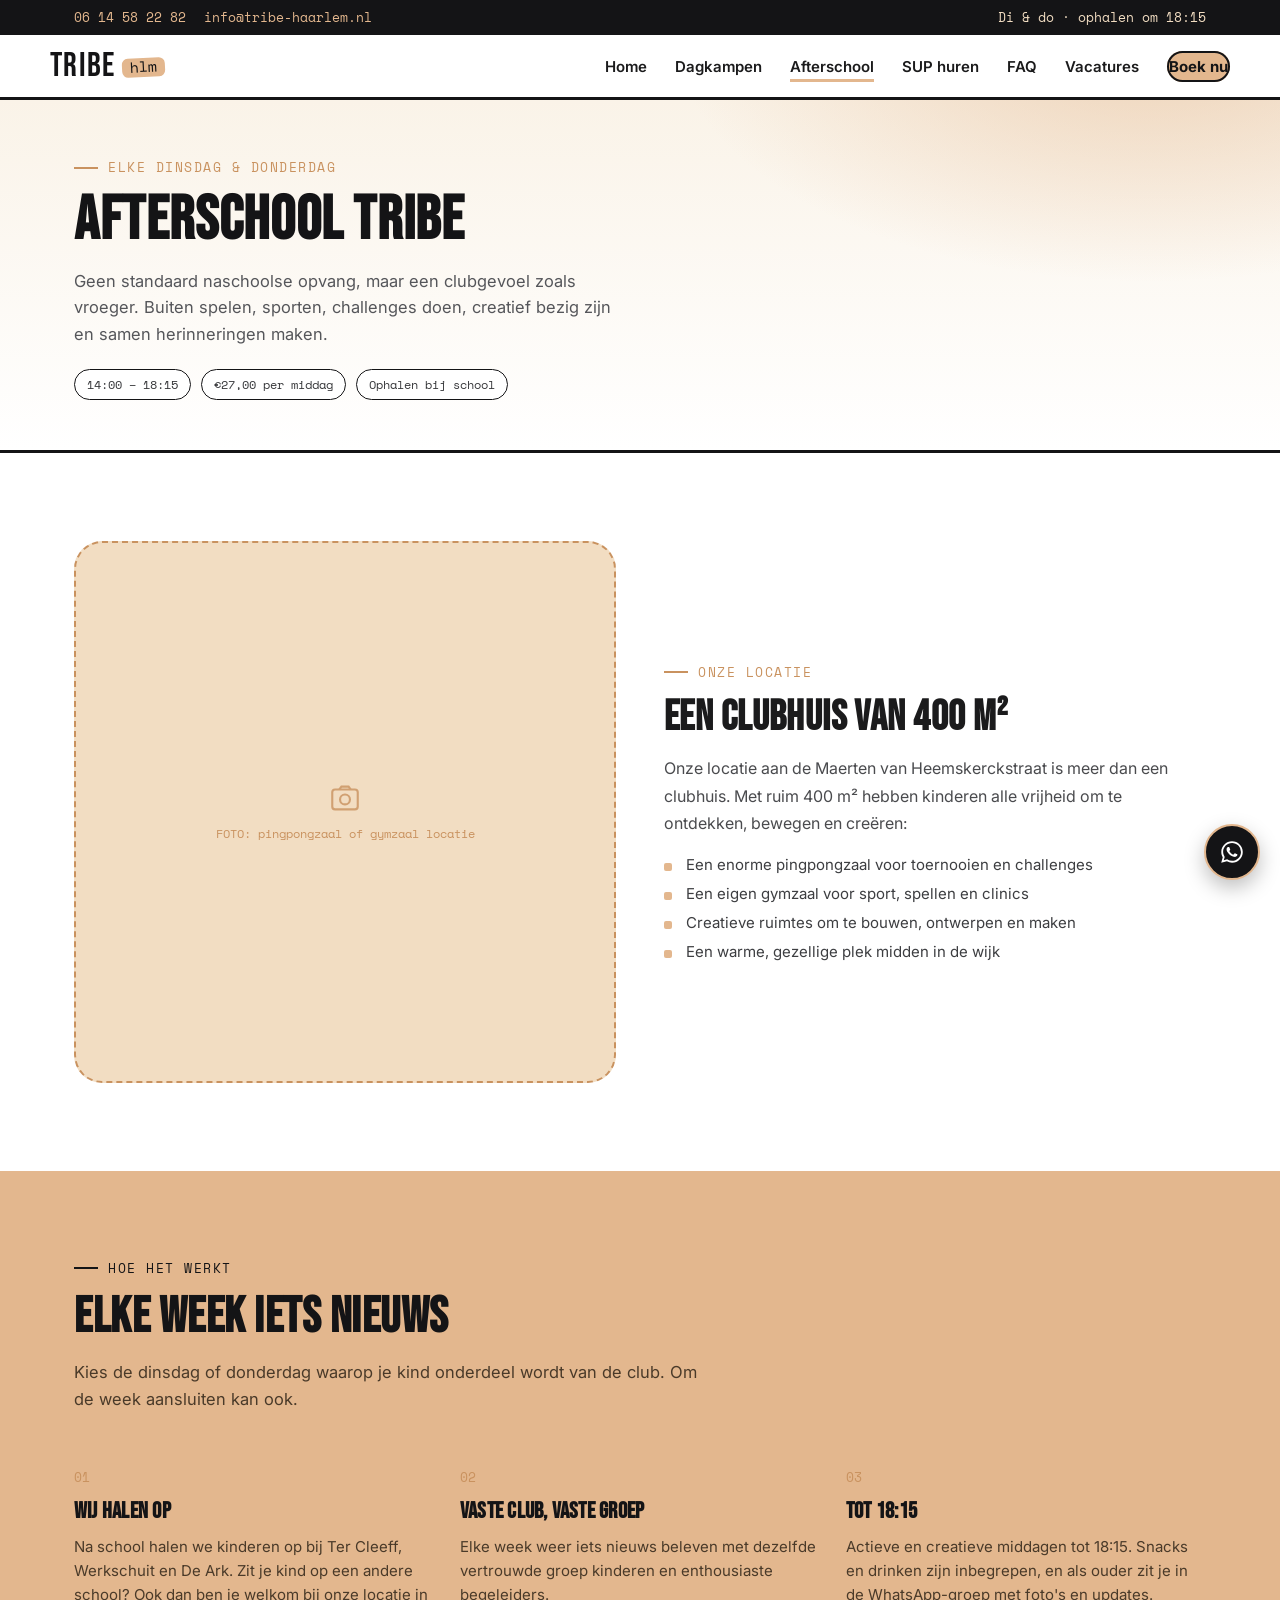
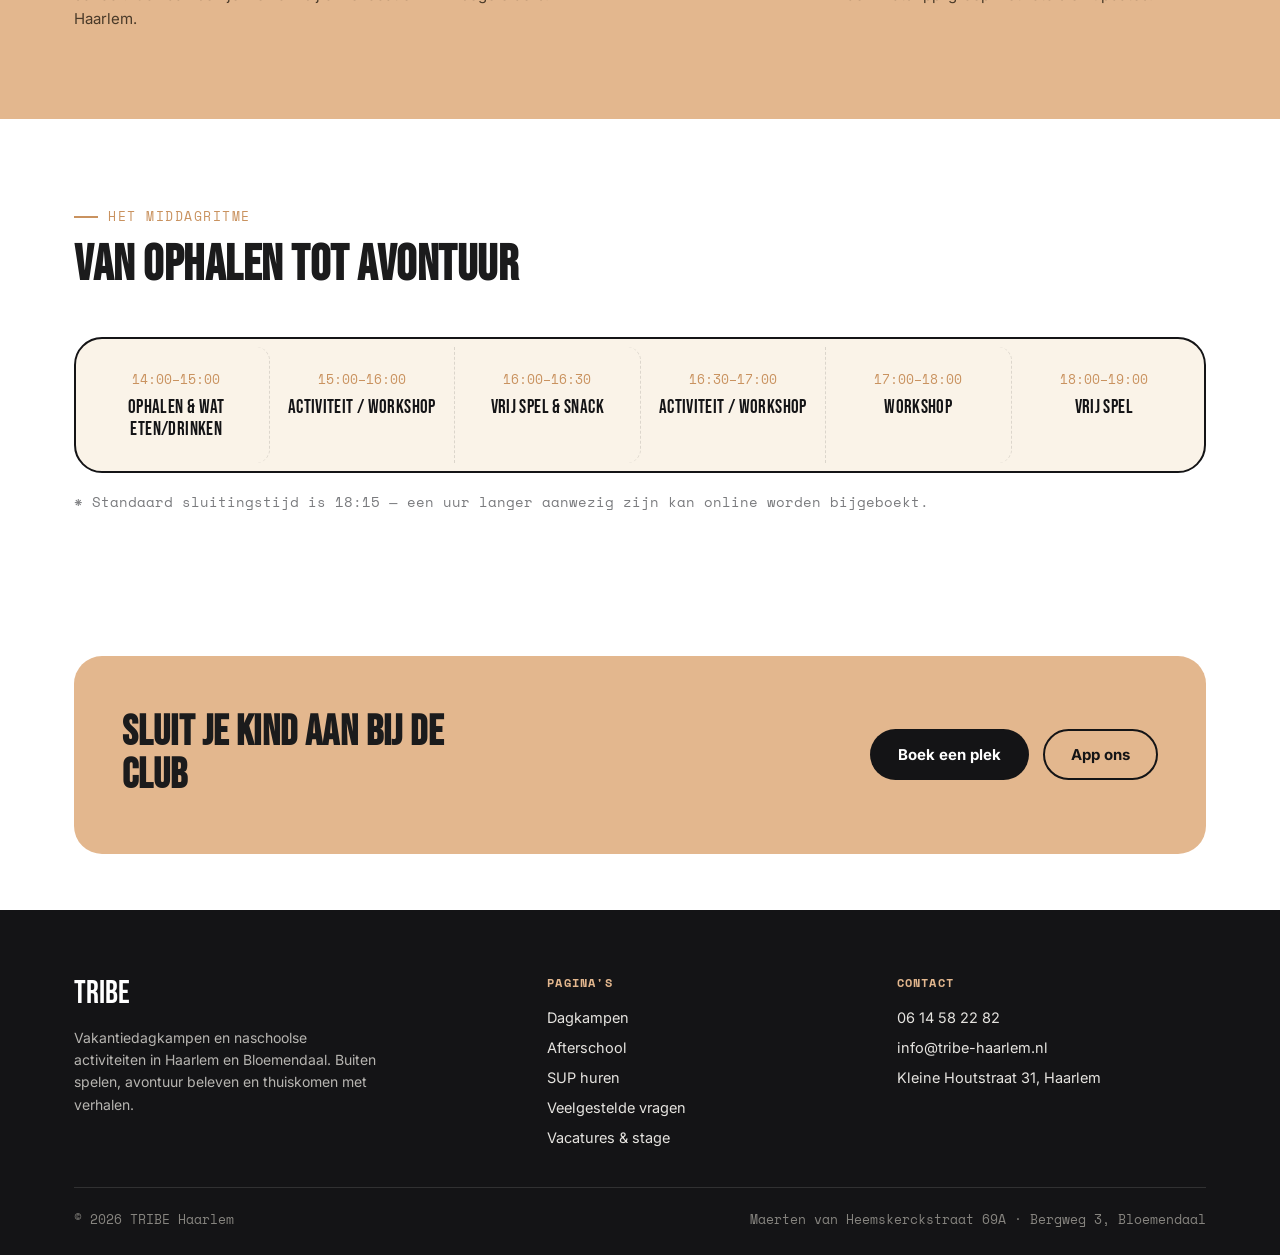
==== afterschool.html @ a9ee8b3a "Rename afterschool to afterschool.html" ====
<!DOCTYPE html>
<html lang="nl">
<head>
<meta charset="UTF-8">
<meta name="viewport" content="width=device-width, initial-scale=1.0">
<title>Afterschool Club — TRIBE Haarlem</title>
<meta name="description" content="Elke dinsdag en donderdag: TRIBE afterschool club in Haarlem. Ophalen bij Ter Cleeff, Werkschuit en De Ark, sluiten om 18:15. €27,00 per middag.">
<link rel="stylesheet" href="style.css">
</head>
<body>

<div class="topbar">
  <div class="wrap">
    <div class="topbar-links">
      <a href="tel:0614582282">06 14 58 22 82</a>
      <a href="mailto:info@tribe-haarlem.nl">info@tribe-haarlem.nl</a>
    </div>
    <div>Di &amp; do · ophalen om 18:15</div>
  </div>
</div>

<header class="site-header">
  <nav class="nav wrap">
    <a href="index.html" class="logo">TRIBE<span>hlm</span></a>
    <ul class="nav-links" id="navLinks">
      <li><a href="index.html">Home</a></li>
      <li><a href="dagkampen.html">Dagkampen</a></li>
      <li><a href="afterschool.html" aria-current="page">Afterschool</a></li>
      <li><a href="sup.html">SUP huren</a></li>
      <li><a href="faq.html">FAQ</a></li>
      <li><a href="vacatures.html">Vacatures</a></li>
      <li><a href="contact.html" class="nav-cta">Boek nu</a></li>
    </ul>
    <button class="burger" id="burgerBtn" aria-label="Menu openen" aria-expanded="false">
      <span></span><span></span><span></span>
    </button>
  </nav>
</header>

<main>

  <section class="page-hero">
    <div class="wrap">
      <div class="eyebrow">Elke dinsdag &amp; donderdag</div>
      <h1>Afterschool TRIBE</h1>
      <p>Geen standaard naschoolse opvang, maar een clubgevoel zoals vroeger. Buiten spelen, sporten, challenges doen, creatief bezig zijn en samen herinneringen maken.</p>
      <div class="badge-strip">
        <span>14:00 – 18:15</span>
        <span>€27,00 per middag</span>
        <span>Ophalen bij school</span>
      </div>
    </div>
  </section>

  <section class="section">
    <div class="wrap two-col">
      <div class="photo-frame placeholder">
        <svg viewBox="0 0 24 24" fill="none" stroke="currentColor" stroke-width="1.5"><rect x="3" y="6" width="18" height="14" rx="2"/><circle cx="12" cy="13" r="3.5"/><path d="M8 6l1.5-2h5L16 6"/></svg>
        <span>FOTO: pingpongzaal of gymzaal locatie</span>
      </div>
      <div>
        <div class="eyebrow">Onze locatie</div>
        <h2 style="font-size:clamp(28px,4vw,42px); text-transform:uppercase; line-height:1.04;">Een clubhuis van 400 m²</h2>
        <p style="margin-top:16px; font-size:16px; line-height:1.7; color:#4a4b4e;">Onze locatie aan de Maerten van Heemskerckstraat is meer dan een clubhuis. Met ruim 400 m² hebben kinderen alle vrijheid om te ontdekken, bewegen en creëren:</p>
        <ul style="margin-top:18px; display:flex; flex-direction:column; gap:10px;">
          <li style="padding-left:22px; position:relative; font-size:15px; color:#3d3e41;"><span style="position:absolute; left:0; top:8px; width:8px; height:8px; background:var(--sand); border-radius:2px;"></span>Een enorme pingpongzaal voor toernooien en challenges</li>
          <li style="padding-left:22px; position:relative; font-size:15px; color:#3d3e41;"><span style="position:absolute; left:0; top:8px; width:8px; height:8px; background:var(--sand); border-radius:2px;"></span>Een eigen gymzaal voor sport, spellen en clinics</li>
          <li style="padding-left:22px; position:relative; font-size:15px; color:#3d3e41;"><span style="position:absolute; left:0; top:8px; width:8px; height:8px; background:var(--sand); border-radius:2px;"></span>Creatieve ruimtes om te bouwen, ontwerpen en maken</li>
          <li style="padding-left:22px; position:relative; font-size:15px; color:#3d3e41;"><span style="position:absolute; left:0; top:8px; width:8px; height:8px; background:var(--sand); border-radius:2px;"></span>Een warme, gezellige plek midden in de wijk</li>
        </ul>
      </div>
    </div>
  </section>

  <!-- HOE HET WERKT -->
  <section class="section section-charcoal">
    <div class="wrap">
      <div class="section-head">
        <div class="eyebrow">Hoe het werkt</div>
        <h2>Elke week iets nieuws</h2>
        <p>Kies de dinsdag of donderdag waarop je kind onderdeel wordt van de club. Om de week aansluiten kan ook.</p>
      </div>
      <div class="steps">
        <div class="step">
          <h3>Wij halen op</h3>
          <p>Na school halen we kinderen op bij Ter Cleeff, Werkschuit en De Ark. Zit je kind op een andere school? Ook dan ben je welkom bij onze locatie in Haarlem.</p>
        </div>
        <div class="step">
          <h3>Vaste club, vaste groep</h3>
          <p>Elke week weer iets nieuws beleven met dezelfde vertrouwde groep kinderen en enthousiaste begeleiders.</p>
        </div>
        <div class="step">
          <h3>Tot 18:15</h3>
          <p>Actieve en creatieve middagen tot 18:15. Snacks en drinken zijn inbegrepen, en als ouder zit je in de WhatsApp-groep met foto's en updates.</p>
        </div>
      </div>
    </div>
  </section>

  <!-- DAGRITME -->
  <section class="section">
    <div class="wrap">
      <div class="section-head">
        <div class="eyebrow">Het middagritme</div>
        <h2>Van ophalen tot avontuur</h2>
      </div>
      <div class="schedule" style="border-color: var(--black); background: var(--sand-pale);">
        <div class="schedule-row">
          <div class="schedule-item" style="border-right-color: rgba(0,0,0,.12);">
            <span class="schedule-time" style="color:var(--sand-dark);">14:00–15:00</span>
            <span class="schedule-label" style="color:var(--black);">Ophalen &amp; wat eten/drinken</span>
          </div>
          <div class="schedule-item" style="border-right-color: rgba(0,0,0,.12);">
            <span class="schedule-time" style="color:var(--sand-dark);">15:00–16:00</span>
            <span class="schedule-label" style="color:var(--black);">Activiteit / workshop</span>
          </div>
          <div class="schedule-item" style="border-right-color: rgba(0,0,0,.12);">
            <span class="schedule-time" style="color:var(--sand-dark);">16:00–16:30</span>
            <span class="schedule-label" style="color:var(--black);">Vrij spel &amp; snack</span>
          </div>
          <div class="schedule-item" style="border-right-color: rgba(0,0,0,.12);">
            <span class="schedule-time" style="color:var(--sand-dark);">16:30–17:00</span>
            <span class="schedule-label" style="color:var(--black);">Activiteit / workshop</span>
          </div>
          <div class="schedule-item" style="border-right-color: rgba(0,0,0,.12);">
            <span class="schedule-time" style="color:var(--sand-dark);">17:00–18:00</span>
            <span class="schedule-label" style="color:var(--black);">Workshop</span>
          </div>
          <div class="schedule-item">
            <span class="schedule-time" style="color:var(--sand-dark);">18:00–19:00</span>
            <span class="schedule-label" style="color:var(--black);">Vrij spel</span>
          </div>
        </div>
      </div>
      <p style="margin-top:18px; font-size:14px; color:#7a7b7e; font-family:var(--font-mono);">* Standaard sluitingstijd is 18:15 — een uur langer aanwezig zijn kan online worden bijgeboekt.</p>
    </div>
  </section>

  <section class="section tight">
    <div class="wrap">
      <div class="cta-band">
        <h2>Sluit je kind aan bij de club</h2>
        <div class="hero-actions" style="margin-top:0;">
          <a href="contact.html" class="btn btn-primary">Boek een plek</a>
          <a href="https://wa.me/31614582282" class="btn btn-outline">App ons</a>
        </div>
      </div>
    </div>
  </section>

</main>

<footer class="site-footer">
  <div class="wrap">
    <div class="footer-grid">
      <div>
        <div class="footer-logo">TRIBE</div>
        <p>Vakantiedagkampen en naschoolse activiteiten in Haarlem en Bloemendaal. Buiten spelen, avontuur beleven en thuiskomen met verhalen.</p>
      </div>
      <div class="footer-col">
        <h4>Pagina's</h4>
        <ul>
          <li><a href="dagkampen.html">Dagkampen</a></li>
          <li><a href="afterschool.html">Afterschool</a></li>
          <li><a href="sup.html">SUP huren</a></li>
          <li><a href="faq.html">Veelgestelde vragen</a></li>
          <li><a href="vacatures.html">Vacatures &amp; stage</a></li>
        </ul>
      </div>
      <div class="footer-col">
        <h4>Contact</h4>
        <ul>
          <li><a href="tel:0614582282">06 14 58 22 82</a></li>
          <li><a href="mailto:info@tribe-haarlem.nl">info@tribe-haarlem.nl</a></li>
          <li><a href="contact.html">Kleine Houtstraat 31, Haarlem</a></li>
        </ul>
      </div>
    </div>
    <div class="footer-bottom">
      <span>© 2026 TRIBE Haarlem</span>
      <span>Maerten van Heemskerckstraat 69A · Bergweg 3, Bloemendaal</span>
    </div>
  </div>
</footer>

<a href="https://wa.me/31614582282" class="whatsapp-float" aria-label="App ons op WhatsApp">
  <svg width="26" height="26" viewBox="0 0 24 24" fill="currentColor"><path d="M12.04 2C6.58 2 2.13 6.45 2.13 11.91c0 1.75.46 3.45 1.32 4.95L2.05 22l5.25-1.38a9.9 9.9 0 0 0 4.74 1.21h.01c5.46 0 9.9-4.45 9.9-9.91C21.95 6.45 17.5 2 12.04 2zm0 18.12h-.01a8.2 8.2 0 0 1-4.18-1.15l-.3-.18-3.12.82.83-3.04-.2-.31a8.17 8.17 0 0 1-1.26-4.35c0-4.53 3.69-8.22 8.24-8.22 2.2 0 4.27.86 5.83 2.42a8.18 8.18 0 0 1 2.41 5.81c0 4.53-3.69 8.2-8.24 8.2zm4.52-6.16c-.25-.12-1.47-.72-1.69-.81-.23-.08-.39-.12-.56.13-.17.25-.64.81-.78.97-.14.17-.29.19-.53.06-.25-.12-1.05-.39-2-1.23-.74-.66-1.24-1.47-1.39-1.72-.14-.25-.02-.38.11-.51.11-.11.25-.29.37-.43.12-.14.16-.25.25-.41.08-.17.04-.31-.02-.43-.06-.12-.56-1.35-.77-1.85-.2-.48-.41-.42-.56-.43-.14-.01-.31-.01-.48-.01-.17 0-.43.06-.66.31-.23.25-.86.84-.86 2.04 0 1.2.88 2.37 1 2.53.12.17 1.73 2.64 4.19 3.7.58.25 1.04.4 1.4.51.59.19 1.12.16 1.54.1.47-.07 1.47-.6 1.68-1.18.21-.58.21-1.07.15-1.18-.06-.11-.23-.17-.48-.29z"/></svg>
</a>

<script src="assets/script.js"></script>
</body>
</html>
---- style.css ----
/* ============================================
   TRIBE HAARLEM — stylesheet
   Palette pulled from dune sand, dusk charcoal, night
   ============================================ */

@import url('https://fonts.googleapis.com/css2?family=Bebas+Neue&family=Space+Mono:wght@400;700&family=Inter:wght@400;500;600;700;800&display=swap');

:root{
  --sand:        #e3b78e;
  --sand-light:  #f2ddc2;
  --sand-pale:   #faf3e8;
  --sand-dark:   #c9925f;
  --charcoal:    #37383b;
  --charcoal-2:  #2a2b2d;
  --black:       #141416;
  --white:       #ffffff;

  --ink:         #1b1b1c;

  --font-display: 'Bebas Neue', sans-serif;
  --font-body:    'Inter', sans-serif;
  --font-mono:    'Space Mono', monospace;

  --radius-lg: 28px;
  --radius-md: 18px;
  --radius-sm: 10px;

  --wrap: 1180px;
}

*, *::before, *::after{ box-sizing: border-box; }
html{ scroll-behavior: smooth; }
body{
  margin:0;
  font-family: var(--font-body);
  color: var(--ink);
  background: var(--white);
  -webkit-font-smoothing: antialiased;
  overflow-x: hidden;
}
img{ max-width:100%; display:block; }
a{ color: inherit; text-decoration: none; }
ul{ margin:0; padding:0; list-style:none; }
h1,h2,h3,h4{ margin:0; font-family: var(--font-display); letter-spacing: .01em; }
p{ margin:0; }
button{ font-family: inherit; cursor:pointer; }

.wrap{
  max-width: var(--wrap);
  margin: 0 auto;
  padding: 0 24px;
}

/* focus visibility */
a:focus-visible, button:focus-visible{
  outline: 3px solid var(--charcoal);
  outline-offset: 3px;
}

@media (prefers-reduced-motion: reduce){
  *{ animation-duration: 0.01ms !important; animation-iteration-count: 1 !important; transition-duration: 0.01ms !important; scroll-behavior: auto !important; }
}

/* ============ TOPBAR (contact strip) ============ */
.topbar{
  background: var(--black);
  color: var(--sand-light);
  font-family: var(--font-mono);
  font-size: 12.5px;
}
.topbar .wrap{
  display:flex;
  justify-content: space-between;
  align-items:center;
  padding-top:8px;
  padding-bottom:8px;
  gap: 12px;
  flex-wrap: wrap;
}
.topbar a{ color: var(--sand); }
.topbar a:hover{ color: var(--white); }
.topbar-links{ display:flex; gap:18px; flex-wrap:wrap; }

/* ============ HEADER / NAV ============ */
.site-header{
  position: sticky;
  top: 0;
  z-index: 100;
  background: var(--white);
  border-bottom: 3px solid var(--black);
}
.nav{
  display:flex;
  align-items:center;
  justify-content: space-between;
  padding: 14px 0;
}
.logo{
  font-family: var(--font-display);
  font-size: 34px;
  letter-spacing: .04em;
  line-height: 1;
  color: var(--black);
  display:flex;
  align-items:baseline;
  gap: 6px;
}
.logo span{
  display:inline-block;
  background: var(--sand);
  color: var(--black);
  padding: 1px 8px 3px;
  border-radius: 6px;
  font-size: 15px;
  font-family: var(--font-mono);
  letter-spacing: 0;
  transform: translateY(-4px) rotate(-3deg);
}
.nav-links{
  display:flex;
  align-items:center;
  gap: 28px;
  font-weight: 600;
  font-size: 15px;
}
.nav-links a{
  position:relative;
  padding: 4px 0;
}
.nav-links a::after{
  content:'';
  position:absolute;
  left:0; right:0; bottom:-2px;
  height:3px;
  background: var(--sand);
  transform: scaleX(0);
  transform-origin: left;
  transition: transform .2s ease;
}
.nav-links a:hover::after,
.nav-links a[aria-current="page"]::after{
  transform: scaleX(1);
}
.nav-cta{
  background: var(--sand);
  color: var(--black) !important;
  padding: 10px 20px;
  border-radius: 999px;
  font-weight: 700;
  border: 2px solid var(--black);
}
.nav-cta::after{ display:none; }
.nav-cta:hover{ background: var(--black); color: var(--sand) !important; }

.burger{
  display:none;
  width: 44px;
  height: 44px;
  border: 2px solid var(--black);
  border-radius: 10px;
  background: var(--white);
  align-items:center;
  justify-content:center;
  flex-direction:column;
  gap:5px;
}
.burger span{
  display:block;
  width: 20px;
  height: 2px;
  background: var(--black);
  transition: transform .2s ease, opacity .2s ease;
}
.burger.open span:nth-child(1){ transform: translateY(7px) rotate(45deg); }
.burger.open span:nth-child(2){ opacity:0; }
.burger.open span:nth-child(3){ transform: translateY(-7px) rotate(-45deg); }

@media (max-width: 860px){
  .nav-links{
    position: fixed;
    inset: 66px 0 0 0;
    background: var(--white);
    flex-direction: column;
    align-items: flex-start;
    padding: 22px 24px 30px;
    gap: 4px;
    font-size: 19px;
    transform: translateY(-110%);
    transition: transform .28s ease;
    border-bottom: 3px solid var(--black);
    max-height: calc(100vh - 66px);
    overflow-y:auto;
  }
  .nav-links.open{ transform: translateY(0); }
  .nav-links a{ width:100%; padding: 12px 0; border-bottom: 1px solid #eee; }
  .nav-links a::after{ display:none; }
  .nav-cta{ text-align:center; margin-top: 10px; }
  .burger{ display:flex; }
  .topbar .wrap{ font-size: 11px; }
}

/* ============ BUTTONS ============ */
.btn{
  display:inline-flex;
  align-items:center;
  gap:8px;
  padding: 14px 26px;
  border-radius: 999px;
  font-weight: 700;
  font-size: 15px;
  border: 2px solid transparent;
  transition: transform .15s ease, background .15s ease, color .15s ease;
}
.btn:hover{ transform: translateY(-2px); }
.btn-primary{ background: var(--black); color: var(--white); }
.btn-primary:hover{ background: var(--sand-dark); color: var(--black); }
.btn-outline{ background: transparent; border-color: var(--black); color: var(--black); }
.btn-outline:hover{ background: var(--black); color: var(--white); }
.btn-sand{ background: var(--sand); color: var(--black); }
.btn-sand:hover{ background: var(--black); color: var(--sand); }

/* ============ HERO ============ */
.hero{
  position: relative;
  background:
    radial-gradient(ellipse 900px 500px at 85% -10%, rgba(227,183,142,.55), transparent 60%),
    linear-gradient(180deg, var(--sand-pale) 0%, var(--white) 100%);
  color: var(--ink);
  overflow: hidden;
}
.hero .wrap{
  padding-top: 64px;
  padding-bottom: 74px;
  display:grid;
  grid-template-columns: 1.1fr .9fr;
  gap: 48px;
  align-items:center;
  position:relative;
  z-index:2;
}
.hero-eyebrow{
  font-family: var(--font-mono);
  color: var(--sand-dark);
  font-size: 13px;
  letter-spacing: .12em;
  text-transform: uppercase;
  display:flex;
  align-items:center;
  gap:10px;
  margin-bottom: 18px;
}
.hero-eyebrow::before{
  content:'';
  width: 26px; height: 2px;
  background: var(--sand-dark);
}
.hero h1{
  font-size: clamp(44px, 7vw, 78px);
  line-height: .96;
  text-transform: uppercase;
  color: var(--black);
}
.hero h1 em{
  font-style: normal;
  display:inline-block;
  background: var(--black);
  color: var(--sand);
  padding: 2px 18px 6px;
  border-radius: 10px;
  transform: rotate(-2deg);
}
.hero p.lead{
  font-family: var(--font-body);
  font-size: 18px;
  line-height: 1.6;
  color: #55565a;
  margin-top: 24px;
  max-width: 46ch;
}
.hero-actions{
  display:flex;
  gap: 14px;
  margin-top: 32px;
  flex-wrap: wrap;
}
.hero-stats{
  display:flex;
  gap: 28px;
  margin-top: 40px;
  font-family: var(--font-mono);
}
.hero-stats div strong{
  display:block;
  font-family: var(--font-display);
  font-size: 30px;
  color: var(--sand-dark);
}
.hero-stats div span{ font-size: 12px; color: #8a8985; }

.hero-visual{
  position:relative;
}
.hero-frame{
  aspect-ratio: 1/1;
  border-radius: var(--radius-lg);
  border: 2px dashed rgba(227,183,142,.5);
  background: linear-gradient(155deg, var(--charcoal), var(--charcoal-2));
  display:flex;
  align-items:center;
  justify-content:center;
  position:relative;
}
.hero-frame .tag{
  position:absolute;
  bottom: 18px; left:18px; right:18px;
  font-family: var(--font-mono);
  font-size: 12px;
  color: var(--sand-light);
  background: rgba(20,20,22,.55);
  padding: 8px 12px;
  border-radius: var(--radius-sm);
  backdrop-filter: blur(4px);
}
.hero-badge{
  position:absolute;
  top: -18px; right: -14px;
  background: var(--sand);
  color: var(--black);
  font-family: var(--font-display);
  font-size: 15px;
  width: 108px; height:108px;
  border-radius: 50%;
  display:flex;
  align-items:center;
  justify-content:center;
  text-align:center;
  line-height: 1.15;
  transform: rotate(8deg);
  border: 2px solid var(--black);
  z-index: 3;
}

@media (max-width: 860px){
  .hero .wrap{ grid-template-columns: 1fr; padding-top: 40px; padding-bottom: 48px; }
  .hero-visual{ order:-1; max-width: 320px; margin: 0 auto; }
}

/* ============ SECTION HEADERS ============ */
.section{ padding: 88px 0; }
.section.tight{ padding: 56px 0; }
.section-sand{ background: var(--sand-pale); }
.section-dark{ background: var(--sand); color: var(--black); }
.section-charcoal{ background: var(--sand); color: var(--black); }

.eyebrow{
  font-family: var(--font-mono);
  font-size: 12.5px;
  text-transform: uppercase;
  letter-spacing: .12em;
  color: var(--sand-dark);
  display:flex;
  align-items:center;
  gap: 10px;
  margin-bottom: 14px;
}
.section-dark .eyebrow, .section-charcoal .eyebrow{ color: var(--black); }
.eyebrow::before{ content:''; width: 24px; height:2px; background: currentColor; }

.section-head{
  max-width: 640px;
  margin-bottom: 46px;
}
.section-head h2{
  font-size: clamp(32px, 4.4vw, 50px);
  text-transform: uppercase;
  line-height: 1.02;
}
.section-head p{
  font-size: 16.5px;
  line-height: 1.65;
  color: #55565a;
  margin-top: 16px;
}
.section-dark .section-head p, .section-charcoal .section-head p{ color: #4a3a29; }

/* ============ PHOTO FRAMES (square, rounded corners) ============ */
.photo-frame{
  aspect-ratio: 1/1;
  border-radius: var(--radius-lg);
  overflow:hidden;
  position:relative;
  background: var(--sand-light);
  border: 2px solid var(--black);
}
.photo-frame img{
  width:100%; height:100%; object-fit: cover;
}
.photo-frame.placeholder{
  display:flex;
  flex-direction:column;
  align-items:center;
  justify-content:center;
  gap: 10px;
  border-style: dashed;
  border-color: var(--sand-dark);
  color: var(--sand-dark);
  text-align:center;
  padding: 20px;
}
.photo-frame.placeholder svg{ width: 34px; height:34px; opacity:.8; }
.photo-frame.placeholder span{
  font-family: var(--font-mono);
  font-size: 11.5px;
  line-height:1.5;
}

/* ============ CARDS: "wat bieden we" ============ */
.offer-grid{
  display:grid;
  grid-template-columns: repeat(3, 1fr);
  gap: 22px;
}
.offer-card{
  background: var(--white);
  border: 2px solid var(--black);
  border-radius: var(--radius-md);
  padding: 30px 26px;
  transition: transform .18s ease, box-shadow .18s ease;
}
.offer-card:hover{ transform: translateY(-5px); box-shadow: 8px 8px 0 var(--sand); }
.offer-num{
  font-family: var(--font-mono);
  font-size: 12px;
  color: var(--sand-dark);
  margin-bottom: 14px;
}
.offer-card h3{
  font-size: 26px;
  text-transform: uppercase;
  margin-bottom: 12px;
}
.offer-card p{ font-size: 15px; line-height: 1.6; color: #55565a; }

@media (max-width: 900px){
  .offer-grid{ grid-template-columns: 1fr; }
}

/* ============ SCHEDULE STRIP (signature element) ============ */
.schedule{
  border: 2px solid var(--black);
  border-radius: var(--radius-lg);
  background: var(--white);
  padding: 8px;
  overflow-x: auto;
}
.schedule-row{
  display:flex;
  min-width: 640px;
}
.schedule-item{
  flex:1;
  padding: 22px 16px;
  text-align:center;
  border-right: 1px dashed rgba(0,0,0,.15);
  position:relative;
}
.schedule-item:nth-child(odd){ background: var(--sand-pale); border-radius: 14px; }
.schedule-item:last-child{ border-right:none; }
.schedule-time{
  font-family: var(--font-mono);
  font-size: 13px;
  color: var(--sand-dark);
  margin-bottom: 8px;
  display:block;
}
.schedule-label{
  font-family: var(--font-display);
  font-size: 19px;
  letter-spacing: .02em;
  text-transform: uppercase;
  color: var(--black);
  line-height: 1.15;
}

/* ============ STEPS (genuine sequence) ============ */
.steps{
  display:grid;
  grid-template-columns: repeat(3,1fr);
  gap: 26px;
  counter-reset: step;
}
.step{ position:relative; padding-top: 8px;}
.step::before{
  counter-increment: step;
  content: counter(step, decimal-leading-zero);
  font-family: var(--font-mono);
  font-size: 13px;
  color: var(--sand-dark);
  display:block;
  margin-bottom: 10px;
}
.step h3{ font-size: 23px; text-transform: uppercase; margin-bottom: 10px; }
.step p{ font-size: 15px; line-height: 1.6; color: #55565a; }
.section-dark .step p, .section-charcoal .step p{ color: #4a3a29; }

@media (max-width: 900px){
  .steps{ grid-template-columns: 1fr; }
}

/* ============ PRICING ============ */
.price-grid{
  display:grid;
  grid-template-columns: repeat(3, 1fr);
  gap: 22px;
}
.price-card{
  border-radius: var(--radius-md);
  padding: 34px 28px;
  background: var(--white);
  border: 2px solid var(--black);
  display:flex;
  flex-direction:column;
  gap: 14px;
}
.price-card.featured{
  background: var(--black);
  color: var(--white);
  border-color: var(--black);
  transform: translateY(-10px);
}
.price-card .tagname{
  font-family: var(--font-mono);
  font-size: 12.5px;
  text-transform: uppercase;
  letter-spacing: .08em;
  color: var(--sand-dark);
}
.price-card.featured .tagname{ color: var(--sand); }
.price-card .amount{
  font-family: var(--font-display);
  font-size: 46px;
  line-height: 1;
}
.price-card .amount sub{ font-family: var(--font-mono); font-size: 13px; }
.price-card p.desc{ font-size: 14px; color: #55565a; line-height:1.5; }
.price-card.featured p.desc{ color: #d8d6d2; }

@media (max-width: 900px){
  .price-grid{ grid-template-columns: 1fr; }
  .price-card.featured{ transform:none; }
}

/* ============ GALLERY ============ */
.gallery-grid{
  display:grid;
  grid-template-columns: repeat(4, 1fr);
  gap: 18px;
}
@media (max-width: 900px){
  .gallery-grid{ grid-template-columns: repeat(2, 1fr); }
}

/* ============ FAQ (accordion) ============ */
.faq-list{ display:flex; flex-direction:column; gap: 12px; }
.faq-item{
  border: 2px solid var(--black);
  border-radius: var(--radius-md);
  overflow: hidden;
  background: var(--white);
}
.faq-q{
  width:100%;
  text-align:left;
  background:none;
  border:none;
  padding: 20px 24px;
  display:flex;
  align-items:center;
  justify-content: space-between;
  font-weight: 700;
  font-size: 16px;
  gap: 16px;
}
.faq-q .plus{
  flex: none;
  width: 26px; height:26px;
  border-radius:50%;
  border: 2px solid var(--black);
  display:flex; align-items:center; justify-content:center;
  font-family: var(--font-mono);
  transition: transform .2s ease;
}
.faq-item.open .faq-q .plus{ transform: rotate(45deg); background:var(--sand); }
.faq-a{
  max-height:0;
  overflow:hidden;
  transition: max-height .28s ease;
  font-size: 15px;
  line-height: 1.65;
  color: #55565a;
}
.faq-a-inner{ padding: 0 24px 22px; }
.faq-item.open .faq-a{ max-height: 600px; }

.faq-cat{
  font-family: var(--font-mono);
  font-size: 12.5px;
  text-transform: uppercase;
  letter-spacing: .1em;
  color: var(--sand-dark);
  margin: 40px 0 16px;
}
.faq-cat:first-child{ margin-top:0; }

/* ============ TEAM / VACATURES CARDS ============ */
.job-card{
  border: 2px solid var(--black);
  border-radius: var(--radius-md);
  padding: 32px;
  margin-bottom: 22px;
}
.job-card h3{ font-size: 26px; text-transform:uppercase; margin-bottom: 6px;}
.job-meta{
  font-family: var(--font-mono);
  font-size: 12.5px;
  color: var(--sand-dark);
  margin-bottom: 18px;
  display:flex; gap:16px; flex-wrap:wrap;
}
.job-card ul{ display:flex; flex-direction:column; gap:8px; margin: 14px 0; }
.job-card ul li{
  font-size: 14.5px;
  line-height:1.5;
  padding-left: 20px;
  position:relative;
  color:#3d3e41;
}
.job-card ul li::before{
  content:'';
  position:absolute; left:0; top:8px;
  width:8px; height:8px;
  background: var(--sand);
  border-radius:2px;
}
.job-cols{ display:grid; grid-template-columns: 1fr 1fr; gap: 26px; }
@media (max-width:760px){ .job-cols{ grid-template-columns: 1fr; } }

/* ============ INFO / CONTACT BLOCKS ============ */
.info-grid{
  display:grid;
  grid-template-columns: repeat(2, 1fr);
  gap: 22px;
}
.info-card{
  border: 2px solid var(--black);
  border-radius: var(--radius-md);
  padding: 30px;
}
.info-card h3{ font-size: 22px; text-transform:uppercase; margin-bottom:14px; }
.info-card .row{
  display:flex;
  gap:10px;
  font-size: 15px;
  padding: 8px 0;
  border-top: 1px solid #ececec;
}
.info-card .row:first-of-type{ border-top:none; }
.info-card .row strong{ font-family: var(--font-mono); font-size: 12px; text-transform:uppercase; color: var(--sand-dark); min-width: 90px; }

@media (max-width: 760px){ .info-grid{ grid-template-columns: 1fr; } }

/* ============ CTA BAND ============ */
.cta-band{
  background: var(--sand);
  border-radius: var(--radius-lg);
  padding: 56px 48px;
  display:flex;
  align-items:center;
  justify-content: space-between;
  gap: 30px;
  flex-wrap: wrap;
}
.cta-band h2{
  font-size: clamp(28px,4vw,42px);
  text-transform: uppercase;
  line-height:1.02;
  max-width: 20ch;
}
.cta-band .btn-primary:hover{ background:var(--black); color:var(--sand); }

/* ============ FOOTER ============ */
.site-footer{
  background: var(--black);
  color: var(--sand-light);
  padding: 64px 0 26px;
}
.footer-grid{
  display:grid;
  grid-template-columns: 1.4fr 1fr 1fr;
  gap: 40px;
  padding-bottom: 40px;
  border-bottom: 1px solid rgba(255,255,255,.12);
}
.footer-logo{
  font-family: var(--font-display);
  font-size: 32px;
  color: var(--white);
  margin-bottom: 14px;
}
.site-footer p{ font-size: 14px; line-height:1.6; color: #b7b5b1; max-width: 34ch; }
.footer-col h4{
  font-family: var(--font-mono);
  font-size: 12px;
  text-transform: uppercase;
  letter-spacing: .1em;
  color: var(--sand);
  margin-bottom: 16px;
}
.footer-col ul{ display:flex; flex-direction:column; gap:10px; }
.footer-col a{ font-size: 14.5px; color:#e5e3df; }
.footer-col a:hover{ color: var(--sand); }
.footer-bottom{
  padding-top: 22px;
  display:flex;
  justify-content: space-between;
  font-size: 12.5px;
  color: #86847f;
  font-family: var(--font-mono);
  flex-wrap:wrap;
  gap: 10px;
}

@media (max-width: 760px){
  .footer-grid{ grid-template-columns: 1fr; gap: 30px; }
}

/* ============ MISC PAGE HEADER (non-home pages) ============ */
.page-hero{
  background:
    radial-gradient(ellipse 800px 420px at 90% -20%, rgba(227,183,142,.55), transparent 60%),
    linear-gradient(180deg, var(--sand-pale) 0%, var(--white) 100%);
  color: var(--ink);
  padding: 58px 0 50px;
  border-bottom: 3px solid var(--black);
}
.page-hero h1{
  font-size: clamp(38px, 6vw, 62px);
  text-transform: uppercase;
  line-height: .98;
  max-width: 20ch;
  color: var(--black);
}
.page-hero p{
  margin-top:16px;
  font-size: 16.5px;
  color: #55565a;
  max-width: 56ch;
  line-height:1.6;
}

.two-col{
  display:grid;
  grid-template-columns: 1fr 1fr;
  gap: 48px;
  align-items:center;
}
@media (max-width: 900px){
  .two-col{ grid-template-columns: 1fr; }
}

.badge-strip{
  display:flex;
  gap: 10px;
  flex-wrap:wrap;
  margin-top: 22px;
}
.badge-strip span{
  font-family: var(--font-mono);
  font-size: 12px;
  border: 1.5px solid var(--black);
  background: var(--white);
  padding: 6px 12px;
  border-radius: 999px;
  color: var(--charcoal);
}

.divider{
  height: 2px;
  background: repeating-linear-gradient(90deg, var(--black) 0 10px, transparent 10px 18px);
  margin: 0 0 0;
  opacity:.5;
}

.whatsapp-float{
  position:fixed;
  right: 20px;
  bottom: 20px;
  z-index: 90;
  background: var(--black);
  color: var(--white);
  width: 56px;
  height:56px;
  border-radius: 50%;
  display:flex;
  align-items:center;
  justify-content:center;
  border: 2px solid var(--sand);
  box-shadow: 0 8px 20px rgba(0,0,0,.25);
}
.whatsapp-float:hover{ background: var(--sand); color: var(--black); }
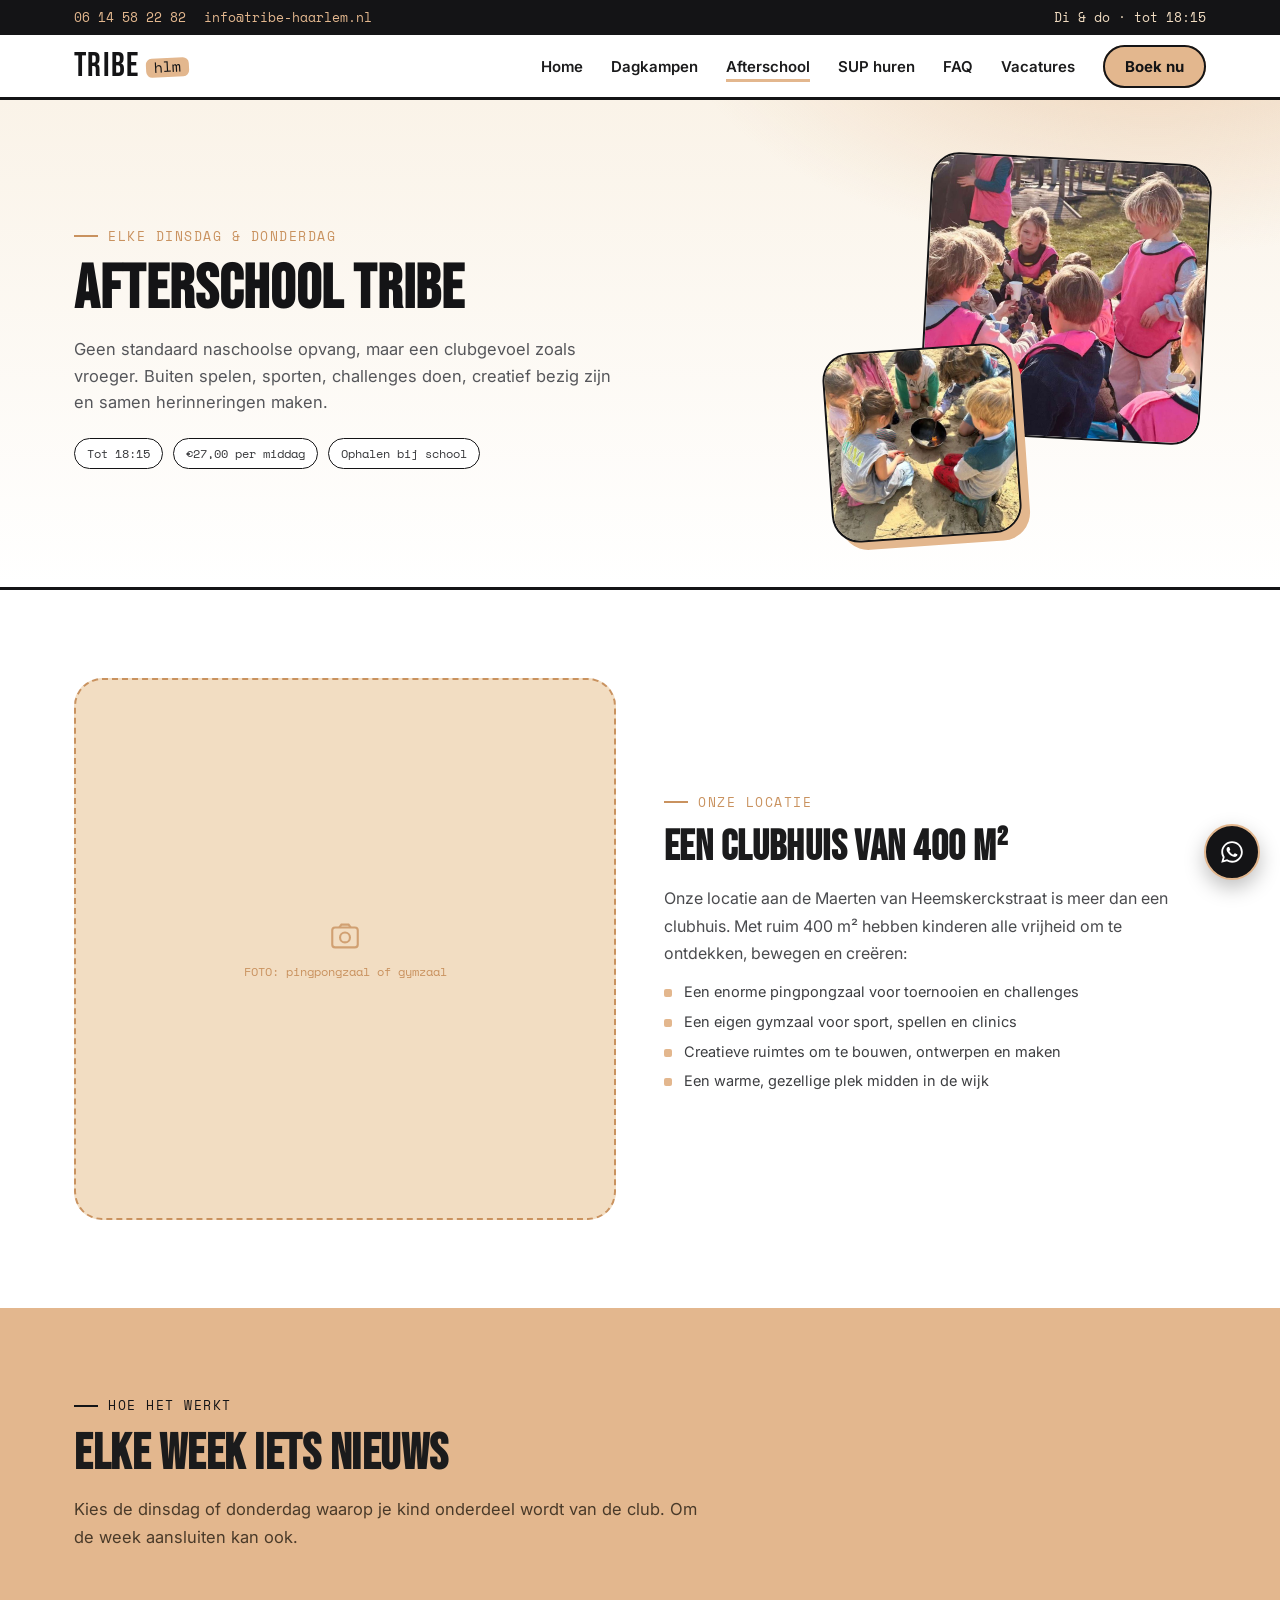
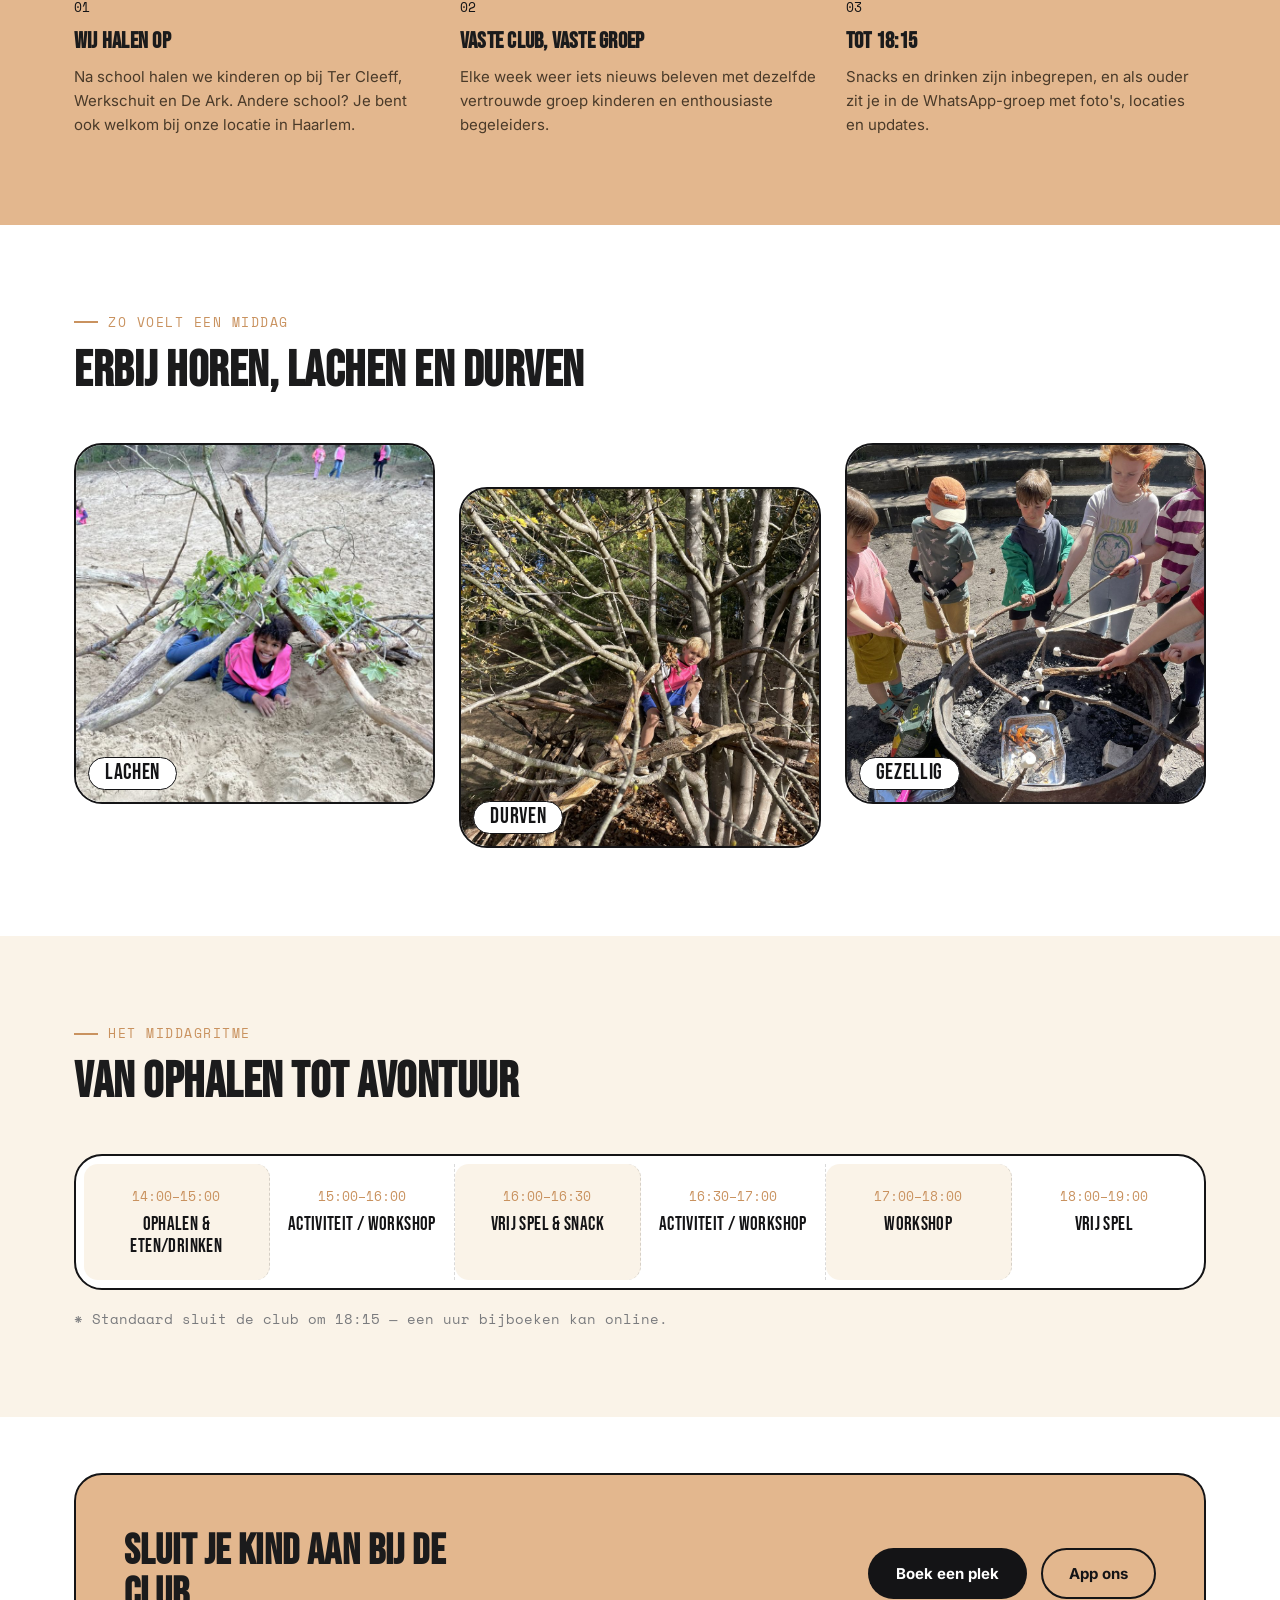
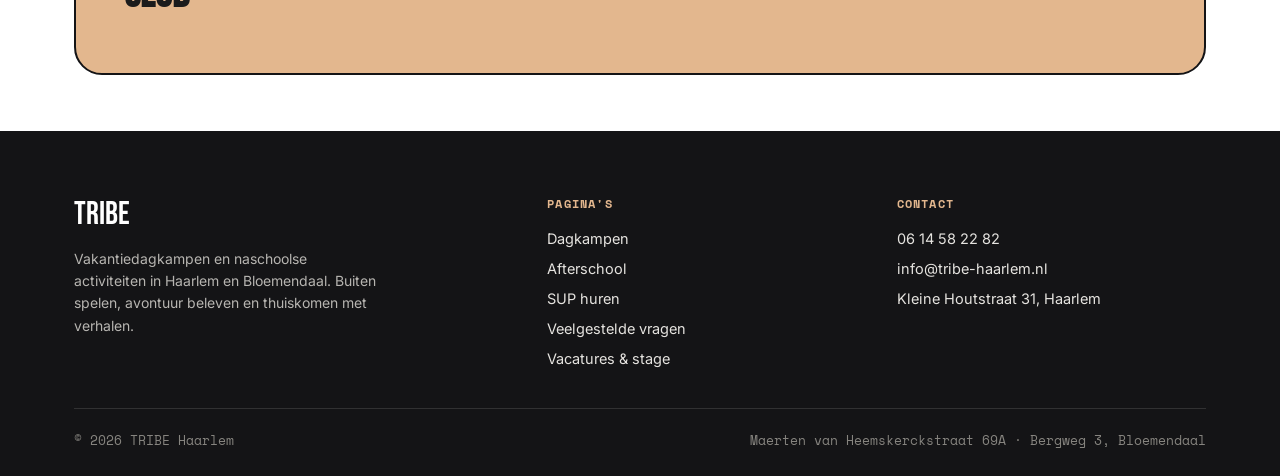
==== commit c787c5e2: "Nieuwe versie site: 7 pagina's, assets-map en foto's Co-Authored-By: Claude Opus 5.5 <noreply@anthro" ====
--- a/afterschool.html
+++ b/afterschool.html
@@ -1,192 +1,17 @@
 <!DOCTYPE html>
-<html lang="nl">
-<head>
-<meta charset="UTF-8">
-<meta name="viewport" content="width=device-width, initial-scale=1.0">
-<title>Afterschool Club — TRIBE Haarlem</title>
-<meta name="description" content="Elke dinsdag en donderdag: TRIBE afterschool club in Haarlem. Ophalen bij Ter Cleeff, Werkschuit en De Ark, sluiten om 18:15. €27,00 per middag.">
-<link rel="stylesheet" href="style.css">
-</head>
+<html lang="nl"><head><meta charset="UTF-8"><meta name="viewport" content="width=device-width, initial-scale=1.0">
+<title>Afterschool Club — TRIBE Haarlem</title><meta name="description" content="Elke dinsdag en donderdag: TRIBE afterschool club in Haarlem. €27,00 per middag."><link rel="stylesheet" href="assets/style.css"><script>document.documentElement.className+=' js'</script></head>
 <body>
-
-<div class="topbar">
-  <div class="wrap">
-    <div class="topbar-links">
-      <a href="tel:0614582282">06 14 58 22 82</a>
-      <a href="mailto:info@tribe-haarlem.nl">info@tribe-haarlem.nl</a>
-    </div>
-    <div>Di &amp; do · ophalen om 18:15</div>
-  </div>
-</div>
-
-<header class="site-header">
-  <nav class="nav wrap">
-    <a href="index.html" class="logo">TRIBE<span>hlm</span></a>
-    <ul class="nav-links" id="navLinks">
-      <li><a href="index.html">Home</a></li>
-      <li><a href="dagkampen.html">Dagkampen</a></li>
-      <li><a href="afterschool.html" aria-current="page">Afterschool</a></li>
-      <li><a href="sup.html">SUP huren</a></li>
-      <li><a href="faq.html">FAQ</a></li>
-      <li><a href="vacatures.html">Vacatures</a></li>
-      <li><a href="contact.html" class="nav-cta">Boek nu</a></li>
-    </ul>
-    <button class="burger" id="burgerBtn" aria-label="Menu openen" aria-expanded="false">
-      <span></span><span></span><span></span>
-    </button>
-  </nav>
-</header>
-
+<div class="topbar"><div class="wrap"><div class="topbar-links"><a href="tel:0614582282">06 14 58 22 82</a><a href="mailto:info@tribe-haarlem.nl">info@tribe-haarlem.nl</a></div><div>Di & do · tot 18:15</div></div></div>
+<header class="site-header"><nav class="nav wrap"><a href="index.html" class="logo">TRIBE<span>hlm</span></a><ul class="nav-links" id="navLinks"><li><a href="index.html">Home</a></li><li><a href="dagkampen.html">Dagkampen</a></li><li><a href="afterschool.html" aria-current="page">Afterschool</a></li><li><a href="sup.html">SUP huren</a></li><li><a href="faq.html">FAQ</a></li><li><a href="vacatures.html">Vacatures</a></li><li><a href="contact.html" class="nav-cta">Boek nu</a></li></ul>
+<button class="burger" aria-label="Menu openen" aria-expanded="false"><span></span><span></span><span></span></button></nav></header>
 <main>
-
-  <section class="page-hero">
-    <div class="wrap">
-      <div class="eyebrow">Elke dinsdag &amp; donderdag</div>
-      <h1>Afterschool TRIBE</h1>
-      <p>Geen standaard naschoolse opvang, maar een clubgevoel zoals vroeger. Buiten spelen, sporten, challenges doen, creatief bezig zijn en samen herinneringen maken.</p>
-      <div class="badge-strip">
-        <span>14:00 – 18:15</span>
-        <span>€27,00 per middag</span>
-        <span>Ophalen bij school</span>
-      </div>
-    </div>
-  </section>
-
-  <section class="section">
-    <div class="wrap two-col">
-      <div class="photo-frame placeholder">
-        <svg viewBox="0 0 24 24" fill="none" stroke="currentColor" stroke-width="1.5"><rect x="3" y="6" width="18" height="14" rx="2"/><circle cx="12" cy="13" r="3.5"/><path d="M8 6l1.5-2h5L16 6"/></svg>
-        <span>FOTO: pingpongzaal of gymzaal locatie</span>
-      </div>
-      <div>
-        <div class="eyebrow">Onze locatie</div>
-        <h2 style="font-size:clamp(28px,4vw,42px); text-transform:uppercase; line-height:1.04;">Een clubhuis van 400 m²</h2>
-        <p style="margin-top:16px; font-size:16px; line-height:1.7; color:#4a4b4e;">Onze locatie aan de Maerten van Heemskerckstraat is meer dan een clubhuis. Met ruim 400 m² hebben kinderen alle vrijheid om te ontdekken, bewegen en creëren:</p>
-        <ul style="margin-top:18px; display:flex; flex-direction:column; gap:10px;">
-          <li style="padding-left:22px; position:relative; font-size:15px; color:#3d3e41;"><span style="position:absolute; left:0; top:8px; width:8px; height:8px; background:var(--sand); border-radius:2px;"></span>Een enorme pingpongzaal voor toernooien en challenges</li>
-          <li style="padding-left:22px; position:relative; font-size:15px; color:#3d3e41;"><span style="position:absolute; left:0; top:8px; width:8px; height:8px; background:var(--sand); border-radius:2px;"></span>Een eigen gymzaal voor sport, spellen en clinics</li>
-          <li style="padding-left:22px; position:relative; font-size:15px; color:#3d3e41;"><span style="position:absolute; left:0; top:8px; width:8px; height:8px; background:var(--sand); border-radius:2px;"></span>Creatieve ruimtes om te bouwen, ontwerpen en maken</li>
-          <li style="padding-left:22px; position:relative; font-size:15px; color:#3d3e41;"><span style="position:absolute; left:0; top:8px; width:8px; height:8px; background:var(--sand); border-radius:2px;"></span>Een warme, gezellige plek midden in de wijk</li>
-        </ul>
-      </div>
-    </div>
-  </section>
-
-  <!-- HOE HET WERKT -->
-  <section class="section section-charcoal">
-    <div class="wrap">
-      <div class="section-head">
-        <div class="eyebrow">Hoe het werkt</div>
-        <h2>Elke week iets nieuws</h2>
-        <p>Kies de dinsdag of donderdag waarop je kind onderdeel wordt van de club. Om de week aansluiten kan ook.</p>
-      </div>
-      <div class="steps">
-        <div class="step">
-          <h3>Wij halen op</h3>
-          <p>Na school halen we kinderen op bij Ter Cleeff, Werkschuit en De Ark. Zit je kind op een andere school? Ook dan ben je welkom bij onze locatie in Haarlem.</p>
-        </div>
-        <div class="step">
-          <h3>Vaste club, vaste groep</h3>
-          <p>Elke week weer iets nieuws beleven met dezelfde vertrouwde groep kinderen en enthousiaste begeleiders.</p>
-        </div>
-        <div class="step">
-          <h3>Tot 18:15</h3>
-          <p>Actieve en creatieve middagen tot 18:15. Snacks en drinken zijn inbegrepen, en als ouder zit je in de WhatsApp-groep met foto's en updates.</p>
-        </div>
-      </div>
-    </div>
-  </section>
-
-  <!-- DAGRITME -->
-  <section class="section">
-    <div class="wrap">
-      <div class="section-head">
-        <div class="eyebrow">Het middagritme</div>
-        <h2>Van ophalen tot avontuur</h2>
-      </div>
-      <div class="schedule" style="border-color: var(--black); background: var(--sand-pale);">
-        <div class="schedule-row">
-          <div class="schedule-item" style="border-right-color: rgba(0,0,0,.12);">
-            <span class="schedule-time" style="color:var(--sand-dark);">14:00–15:00</span>
-            <span class="schedule-label" style="color:var(--black);">Ophalen &amp; wat eten/drinken</span>
-          </div>
-          <div class="schedule-item" style="border-right-color: rgba(0,0,0,.12);">
-            <span class="schedule-time" style="color:var(--sand-dark);">15:00–16:00</span>
-            <span class="schedule-label" style="color:var(--black);">Activiteit / workshop</span>
-          </div>
-          <div class="schedule-item" style="border-right-color: rgba(0,0,0,.12);">
-            <span class="schedule-time" style="color:var(--sand-dark);">16:00–16:30</span>
-            <span class="schedule-label" style="color:var(--black);">Vrij spel &amp; snack</span>
-          </div>
-          <div class="schedule-item" style="border-right-color: rgba(0,0,0,.12);">
-            <span class="schedule-time" style="color:var(--sand-dark);">16:30–17:00</span>
-            <span class="schedule-label" style="color:var(--black);">Activiteit / workshop</span>
-          </div>
-          <div class="schedule-item" style="border-right-color: rgba(0,0,0,.12);">
-            <span class="schedule-time" style="color:var(--sand-dark);">17:00–18:00</span>
-            <span class="schedule-label" style="color:var(--black);">Workshop</span>
-          </div>
-          <div class="schedule-item">
-            <span class="schedule-time" style="color:var(--sand-dark);">18:00–19:00</span>
-            <span class="schedule-label" style="color:var(--black);">Vrij spel</span>
-          </div>
-        </div>
-      </div>
-      <p style="margin-top:18px; font-size:14px; color:#7a7b7e; font-family:var(--font-mono);">* Standaard sluitingstijd is 18:15 — een uur langer aanwezig zijn kan online worden bijgeboekt.</p>
-    </div>
-  </section>
-
-  <section class="section tight">
-    <div class="wrap">
-      <div class="cta-band">
-        <h2>Sluit je kind aan bij de club</h2>
-        <div class="hero-actions" style="margin-top:0;">
-          <a href="contact.html" class="btn btn-primary">Boek een plek</a>
-          <a href="https://wa.me/31614582282" class="btn btn-outline">App ons</a>
-        </div>
-      </div>
-    </div>
-  </section>
-
+<section class="page-hero"><div class="wrap"><div><div class="eyebrow">Elke dinsdag & donderdag</div><h1>Afterschool TRIBE</h1><p>Geen standaard naschoolse opvang, maar een clubgevoel zoals vroeger. Buiten spelen, sporten, challenges doen, creatief bezig zijn en samen herinneringen maken.</p><div class="badge-strip"><span>Tot 18:15</span><span>€27,00 per middag</span><span>Ophalen bij school</span></div></div><div class="collage flip"><div class="photo-frame a"><img src="assets/photos/afterschool-buiten.jpg" alt="Kinderen in roze hesjes buiten op het gras"></div><div class="photo-frame b"><img src="assets/photos/koken-zand.jpg" alt="Kinderen koken samen in het zand"></div></div></div></section><section class="section"><div class="wrap two-col"><div class="photo-frame placeholder"><svg viewBox="0 0 24 24" fill="none" stroke="currentColor" stroke-width="1.5"><rect x="3" y="6" width="18" height="14" rx="2"/><circle cx="12" cy="13" r="3.5"/><path d="M8 6l1.5-2h5L16 6"/></svg><span>FOTO: pingpongzaal of gymzaal</span></div><div><div class="eyebrow">Onze locatie</div><h2 class="h2-md">Een clubhuis van 400 m²</h2><p class="txt">Onze locatie aan de Maerten van Heemskerckstraat is meer dan een clubhuis. Met ruim 400 m² hebben kinderen alle vrijheid om te ontdekken, bewegen en creëren:</p><ul class="check"><li>Een enorme pingpongzaal voor toernooien en challenges</li><li>Een eigen gymzaal voor sport, spellen en clinics</li><li>Creatieve ruimtes om te bouwen, ontwerpen en maken</li><li>Een warme, gezellige plek midden in de wijk</li></ul></div></div></section><section class="section section-warm"><div class="wrap"><div class="section-head"><div class="eyebrow">Hoe het werkt</div><h2>Elke week iets nieuws</h2><p>Kies de dinsdag of donderdag waarop je kind onderdeel wordt van de club. Om de week aansluiten kan ook.</p></div><div class="steps"><div class="step"><h3>Wij halen op</h3><p>Na school halen we kinderen op bij Ter Cleeff, Werkschuit en De Ark. Andere school? Je bent ook welkom bij onze locatie in Haarlem.</p></div><div class="step"><h3>Vaste club, vaste groep</h3><p>Elke week weer iets nieuws beleven met dezelfde vertrouwde groep kinderen en enthousiaste begeleiders.</p></div><div class="step"><h3>Tot 18:15</h3><p>Snacks en drinken zijn inbegrepen, en als ouder zit je in de WhatsApp-groep met foto's, locaties en updates.</p></div></div></div></section><section class="section"><div class="wrap"><div class="section-head"><div class="eyebrow">Zo voelt een middag</div><h2>Erbij horen, lachen en durven</h2></div><div class="strip"><div class="photo-frame"><img src="assets/photos/hut-lach.jpg" alt="Lachend kind in een zelfgebouwde hut" loading="lazy"><span class="photo-cap big">Lachen</span></div><div class="photo-frame"><img src="assets/photos/klimmen-boom.jpg" alt="Kind klimt in een boom" loading="lazy"><span class="photo-cap big">Durven</span></div><div class="photo-frame"><img src="assets/photos/vuurtje.jpg" alt="Kinderen roosteren marshmallows boven een vuurtje" loading="lazy"><span class="photo-cap big">Gezellig</span></div></div></div></section><section class="section section-sand"><div class="wrap"><div class="section-head"><div class="eyebrow">Het middagritme</div><h2>Van ophalen tot avontuur</h2></div><div class="schedule"><div class="schedule-row"><div class="schedule-item"><span class="schedule-time">14:00–15:00</span><span class="schedule-label">Ophalen & eten/drinken</span></div><div class="schedule-item"><span class="schedule-time">15:00–16:00</span><span class="schedule-label">Activiteit / workshop</span></div><div class="schedule-item"><span class="schedule-time">16:00–16:30</span><span class="schedule-label">Vrij spel & snack</span></div><div class="schedule-item"><span class="schedule-time">16:30–17:00</span><span class="schedule-label">Activiteit / workshop</span></div><div class="schedule-item"><span class="schedule-time">17:00–18:00</span><span class="schedule-label">Workshop</span></div><div class="schedule-item"><span class="schedule-time">18:00–19:00</span><span class="schedule-label">Vrij spel</span></div></div></div><p style="margin-top:18px;font-size:14px;color:#7a7b7e;font-family:var(--font-mono)">* Standaard sluit de club om 18:15 — een uur bijboeken kan online.</p></div></section><section class="section tight"><div class="wrap"><div class="cta-band"><h2>Sluit je kind aan bij de club</h2><div class="hero-actions" style="margin-top:0"><a href="contact.html" class="btn btn-primary">Boek een plek</a><a href="https://wa.me/31614582282" class="btn btn-outline">App ons</a></div></div></div></section>
 </main>
-
-<footer class="site-footer">
-  <div class="wrap">
-    <div class="footer-grid">
-      <div>
-        <div class="footer-logo">TRIBE</div>
-        <p>Vakantiedagkampen en naschoolse activiteiten in Haarlem en Bloemendaal. Buiten spelen, avontuur beleven en thuiskomen met verhalen.</p>
-      </div>
-      <div class="footer-col">
-        <h4>Pagina's</h4>
-        <ul>
-          <li><a href="dagkampen.html">Dagkampen</a></li>
-          <li><a href="afterschool.html">Afterschool</a></li>
-          <li><a href="sup.html">SUP huren</a></li>
-          <li><a href="faq.html">Veelgestelde vragen</a></li>
-          <li><a href="vacatures.html">Vacatures &amp; stage</a></li>
-        </ul>
-      </div>
-      <div class="footer-col">
-        <h4>Contact</h4>
-        <ul>
-          <li><a href="tel:0614582282">06 14 58 22 82</a></li>
-          <li><a href="mailto:info@tribe-haarlem.nl">info@tribe-haarlem.nl</a></li>
-          <li><a href="contact.html">Kleine Houtstraat 31, Haarlem</a></li>
-        </ul>
-      </div>
-    </div>
-    <div class="footer-bottom">
-      <span>© 2026 TRIBE Haarlem</span>
-      <span>Maerten van Heemskerckstraat 69A · Bergweg 3, Bloemendaal</span>
-    </div>
-  </div>
-</footer>
-
-<a href="https://wa.me/31614582282" class="whatsapp-float" aria-label="App ons op WhatsApp">
-  <svg width="26" height="26" viewBox="0 0 24 24" fill="currentColor"><path d="M12.04 2C6.58 2 2.13 6.45 2.13 11.91c0 1.75.46 3.45 1.32 4.95L2.05 22l5.25-1.38a9.9 9.9 0 0 0 4.74 1.21h.01c5.46 0 9.9-4.45 9.9-9.91C21.95 6.45 17.5 2 12.04 2zm0 18.12h-.01a8.2 8.2 0 0 1-4.18-1.15l-.3-.18-3.12.82.83-3.04-.2-.31a8.17 8.17 0 0 1-1.26-4.35c0-4.53 3.69-8.22 8.24-8.22 2.2 0 4.27.86 5.83 2.42a8.18 8.18 0 0 1 2.41 5.81c0 4.53-3.69 8.2-8.24 8.2zm4.52-6.16c-.25-.12-1.47-.72-1.69-.81-.23-.08-.39-.12-.56.13-.17.25-.64.81-.78.97-.14.17-.29.19-.53.06-.25-.12-1.05-.39-2-1.23-.74-.66-1.24-1.47-1.39-1.72-.14-.25-.02-.38.11-.51.11-.11.25-.29.37-.43.12-.14.16-.25.25-.41.08-.17.04-.31-.02-.43-.06-.12-.56-1.35-.77-1.85-.2-.48-.41-.42-.56-.43-.14-.01-.31-.01-.48-.01-.17 0-.43.06-.66.31-.23.25-.86.84-.86 2.04 0 1.2.88 2.37 1 2.53.12.17 1.73 2.64 4.19 3.7.58.25 1.04.4 1.4.51.59.19 1.12.16 1.54.1.47-.07 1.47-.6 1.68-1.18.21-.58.21-1.07.15-1.18-.06-.11-.23-.17-.48-.29z"/></svg>
-</a>
-
-<script src="assets/script.js"></script>
-</body>
-</html>
+<footer class="site-footer"><div class="wrap"><div class="footer-grid">
+<div><div class="footer-logo">TRIBE</div><p>Vakantiedagkampen en naschoolse activiteiten in Haarlem en Bloemendaal. Buiten spelen, avontuur beleven en thuiskomen met verhalen.</p></div>
+<div class="footer-col"><h4>Pagina's</h4><ul><li><a href="dagkampen.html">Dagkampen</a></li><li><a href="afterschool.html">Afterschool</a></li><li><a href="sup.html">SUP huren</a></li><li><a href="faq.html">Veelgestelde vragen</a></li><li><a href="vacatures.html">Vacatures &amp; stage</a></li></ul></div>
+<div class="footer-col"><h4>Contact</h4><ul><li><a href="tel:0614582282">06 14 58 22 82</a></li><li><a href="mailto:info@tribe-haarlem.nl">info@tribe-haarlem.nl</a></li><li><a href="contact.html">Kleine Houtstraat 31, Haarlem</a></li></ul></div>
+</div><div class="footer-bottom"><span>© 2026 TRIBE Haarlem</span><span>Maerten van Heemskerckstraat 69A · Bergweg 3, Bloemendaal</span></div></div></footer>
+<a href="https://wa.me/31614582282" class="whatsapp-float" aria-label="App ons op WhatsApp"><svg width="26" height="26" viewBox="0 0 24 24" fill="currentColor"><path d="M12.04 2C6.58 2 2.13 6.45 2.13 11.91c0 1.75.46 3.45 1.32 4.95L2.05 22l5.25-1.38a9.9 9.9 0 0 0 4.74 1.21h.01c5.46 0 9.9-4.45 9.9-9.91C21.95 6.45 17.5 2 12.04 2zm0 18.12h-.01a8.2 8.2 0 0 1-4.18-1.15l-.3-.18-3.12.82.83-3.04-.2-.31a8.17 8.17 0 0 1-1.26-4.35c0-4.53 3.69-8.22 8.24-8.22 2.2 0 4.27.86 5.83 2.42a8.18 8.18 0 0 1 2.41 5.81c0 4.53-3.69 8.2-8.24 8.2zm4.52-6.16c-.25-.12-1.47-.72-1.69-.81-.23-.08-.39-.12-.56.13-.17.25-.64.81-.78.97-.14.17-.29.19-.53.06-.25-.12-1.05-.39-2-1.23-.74-.66-1.24-1.47-1.39-1.72-.14-.25-.02-.38.11-.51.11-.11.25-.29.37-.43.12-.14.16-.25.25-.41.08-.17.04-.31-.02-.43-.06-.12-.56-1.35-.77-1.85-.2-.48-.41-.42-.56-.43-.14-.01-.31-.01-.48-.01-.17 0-.43.06-.66.31-.23.25-.86.84-.86 2.04 0 1.2.88 2.37 1 2.53.12.17 1.73 2.64 4.19 3.7.58.25 1.04.4 1.4.51.59.19 1.12.16 1.54.1.47-.07 1.47-.6 1.68-1.18.21-.58.21-1.07.15-1.18-.06-.11-.23-.17-.48-.29z"/></svg></a>
+<script src="assets/script.js"></script></body></html>
--- a/assets/style.css
+++ b/assets/style.css
@@ -0,0 +1,193 @@
+@import url('https://fonts.googleapis.com/css2?family=Bebas+Neue&family=Space+Mono:wght@400;700&family=Inter:wght@400;500;600;700;800&display=swap');
+:root{--sand:#e3b78e;--sand-light:#f2ddc2;--sand-pale:#faf3e8;--sand-dark:#c9925f;--charcoal:#37383b;--charcoal-2:#2a2b2d;--black:#141416;--white:#fff;--ink:#1b1b1c;
+--font-display:'Bebas Neue',sans-serif;--font-body:'Inter',sans-serif;--font-mono:'Space Mono',monospace;--radius-lg:28px;--radius-md:18px;--radius-sm:10px;--wrap:1180px}
+*,*::before,*::after{box-sizing:border-box}
+html{scroll-behavior:smooth}
+body{margin:0;font-family:var(--font-body);color:var(--ink);background:var(--white);-webkit-font-smoothing:antialiased;overflow-x:hidden}
+img{max-width:100%;display:block}a{color:inherit;text-decoration:none}ul{margin:0;padding:0;list-style:none}
+h1,h2,h3,h4{margin:0;font-family:var(--font-display);letter-spacing:.01em}p{margin:0}button{font-family:inherit;cursor:pointer}
+.wrap{max-width:var(--wrap);margin:0 auto;padding:0 24px}
+a:focus-visible,button:focus-visible{outline:3px solid var(--charcoal);outline-offset:3px}
+@media (prefers-reduced-motion:reduce){*{animation-duration:.01ms!important;transition-duration:.01ms!important;scroll-behavior:auto!important}}
+.topbar{background:var(--black);color:var(--sand-light);font-family:var(--font-mono);font-size:12.5px}
+.topbar .wrap{display:flex;justify-content:space-between;align-items:center;padding-top:8px;padding-bottom:8px;gap:12px;flex-wrap:wrap}
+.topbar a{color:var(--sand)}.topbar a:hover{color:var(--white)}.topbar-links{display:flex;gap:18px;flex-wrap:wrap}
+.site-header{position:sticky;top:0;z-index:100;background:var(--white);border-bottom:3px solid var(--black)}
+.nav{display:flex;align-items:center;justify-content:space-between;padding:14px 24px}
+.logo{font-family:var(--font-display);font-size:34px;letter-spacing:.04em;line-height:1;color:var(--black);display:flex;align-items:baseline;gap:6px}
+.logo span{display:inline-block;background:var(--sand);color:var(--black);padding:1px 8px 3px;border-radius:6px;font-size:15px;font-family:var(--font-mono);letter-spacing:0;transform:translateY(-4px) rotate(-3deg)}
+.nav-links{display:flex;align-items:center;gap:28px;font-weight:600;font-size:15px}
+.nav-links a{position:relative;padding:4px 0}
+.nav-links a::after{content:'';position:absolute;left:0;right:0;bottom:-2px;height:3px;background:var(--sand);transform:scaleX(0);transform-origin:left;transition:transform .2s ease}
+.nav-links a:hover::after,.nav-links a[aria-current="page"]::after{transform:scaleX(1)}
+.nav-cta{background:var(--sand);color:var(--black)!important;padding:10px 20px!important;border-radius:999px;font-weight:700;border:2px solid var(--black)}
+.nav-cta::after{display:none}.nav-cta:hover{background:var(--black);color:var(--sand)!important}
+.burger{display:none;width:44px;height:44px;border:2px solid var(--black);border-radius:10px;background:var(--white);align-items:center;justify-content:center;flex-direction:column;gap:5px}
+.burger span{display:block;width:20px;height:2px;background:var(--black);transition:transform .2s ease,opacity .2s ease}
+.burger.open span:nth-child(1){transform:translateY(7px) rotate(45deg)}.burger.open span:nth-child(2){opacity:0}.burger.open span:nth-child(3){transform:translateY(-7px) rotate(-45deg)}
+@media (max-width:860px){
+.nav-links{position:fixed;inset:66px 0 0 0;background:var(--white);flex-direction:column;align-items:flex-start;padding:22px 24px 30px;gap:4px;font-size:19px;transform:translateY(-110%);transition:transform .28s ease;border-bottom:3px solid var(--black);max-height:calc(100vh - 66px);overflow-y:auto}
+.nav-links.open{transform:translateY(0)}.nav-links li{width:100%}.nav-links a{display:block;width:100%;padding:12px 0;border-bottom:1px solid #eee}.nav-links a::after{display:none}
+.nav-cta{text-align:center;margin-top:10px;border-bottom:2px solid var(--black)!important}.burger{display:flex}.topbar .wrap{font-size:11px}}
+.btn{display:inline-flex;align-items:center;gap:8px;padding:14px 26px;border-radius:999px;font-weight:700;font-size:15px;border:2px solid transparent;transition:transform .15s ease,background .15s ease,color .15s ease}
+.btn:hover{transform:translateY(-2px)}
+.btn-primary{background:var(--black);color:var(--white)}.btn-primary:hover{background:var(--sand-dark);color:var(--black)}
+.btn-outline{background:transparent;border-color:var(--black);color:var(--black)}.btn-outline:hover{background:var(--black);color:var(--white)}
+.btn-sand{background:var(--sand);color:var(--black);border-color:var(--black)}.btn-sand:hover{background:var(--black);color:var(--sand)}
+.hero{position:relative;background:radial-gradient(ellipse 900px 500px at 85% -10%,rgba(227,183,142,.55),transparent 60%),linear-gradient(180deg,var(--sand-pale) 0%,var(--white) 100%);color:var(--ink);overflow:hidden}
+.hero .wrap{padding-top:64px;padding-bottom:74px;display:grid;grid-template-columns:1.1fr .9fr;gap:48px;align-items:center;position:relative;z-index:2}
+.hero-eyebrow{font-family:var(--font-mono);color:var(--sand-dark);font-size:13px;letter-spacing:.12em;text-transform:uppercase;display:flex;align-items:center;gap:10px;margin-bottom:18px}
+.hero-eyebrow::before{content:'';width:26px;height:2px;background:var(--sand-dark)}
+.hero h1{font-size:clamp(44px,7vw,78px);line-height:.96;text-transform:uppercase;color:var(--black)}
+.hero h1 em{font-style:normal;display:inline-block;background:var(--black);color:var(--sand);padding:2px 18px 6px;border-radius:10px;transform:rotate(-2deg)}
+.hero p.lead{font-size:18px;line-height:1.6;color:#55565a;margin-top:24px;max-width:46ch}
+.hero-actions{display:flex;gap:14px;margin-top:32px;flex-wrap:wrap}
+.hero-stats{display:flex;gap:28px;margin-top:40px;font-family:var(--font-mono);flex-wrap:wrap}
+.hero-stats div strong{display:block;font-family:var(--font-display);font-size:30px;color:var(--sand-dark)}.hero-stats div span{font-size:12px;color:#8a8985}
+.hero-visual{position:relative}
+.hero-frame{aspect-ratio:1/1;border-radius:var(--radius-lg);border:2px solid var(--black);background:linear-gradient(155deg,var(--charcoal),var(--charcoal-2));position:relative;overflow:hidden}
+.hero-frame img{position:absolute;inset:0;width:100%;height:100%;object-fit:cover}
+.hero-frame .tag{position:absolute;z-index:2;bottom:18px;left:18px;right:18px;font-family:var(--font-mono);font-size:12px;color:var(--white);background:rgba(20,20,22,.6);padding:8px 12px;border-radius:var(--radius-sm);backdrop-filter:blur(4px)}
+.hero-badge{position:absolute;top:-18px;right:-14px;background:var(--sand);color:var(--black);font-family:var(--font-display);font-size:15px;width:108px;height:108px;border-radius:50%;display:flex;align-items:center;justify-content:center;text-align:center;line-height:1.15;transform:rotate(8deg);border:2px solid var(--black);z-index:3}
+@media (max-width:860px){.hero .wrap{grid-template-columns:1fr;padding-top:40px;padding-bottom:48px}.hero-visual{order:-1;max-width:320px;margin:0 auto}}
+.section{padding:88px 0}.section.tight{padding:56px 0}
+.section-sand{background:var(--sand-pale)}.section-warm{background:var(--sand)}
+.eyebrow{font-family:var(--font-mono);font-size:12.5px;text-transform:uppercase;letter-spacing:.12em;color:var(--sand-dark);display:flex;align-items:center;gap:10px;margin-bottom:14px}
+.section-warm .eyebrow{color:var(--black)}
+.eyebrow::before{content:'';width:24px;height:2px;background:currentColor}
+.section-head{max-width:640px;margin-bottom:46px}
+.section-head h2{font-size:clamp(32px,4.4vw,50px);text-transform:uppercase;line-height:1.02}
+.section-head p{font-size:16.5px;line-height:1.65;color:#55565a;margin-top:16px}
+.section-warm .section-head p,.section-warm .step p{color:#4a3a29}
+.photo-frame{aspect-ratio:1/1;border-radius:var(--radius-lg);overflow:hidden;position:relative;background:var(--sand-light);border:2px solid var(--black)}
+.photo-frame img{width:100%;height:100%;object-fit:cover;transition:transform .4s ease}.photo-frame:hover img{transform:scale(1.04)}
+.photo-cap{position:absolute;left:12px;bottom:12px;background:var(--white);color:var(--black);font-family:var(--font-mono);font-size:12px;padding:6px 12px;border-radius:999px;border:1.5px solid var(--black)}
+.photo-frame.placeholder{display:flex;flex-direction:column;align-items:center;justify-content:center;gap:10px;border-style:dashed;border-color:var(--sand-dark);color:var(--sand-dark);text-align:center;padding:20px}
+.photo-frame.placeholder svg{width:34px;height:34px;opacity:.8}.photo-frame.placeholder span{font-family:var(--font-mono);font-size:11.5px;line-height:1.5}
+.offer-grid{display:grid;grid-template-columns:repeat(3,1fr);gap:22px}
+.offer-card{background:var(--white);border:2px solid var(--black);border-radius:var(--radius-md);padding:30px 26px;transition:transform .18s ease,box-shadow .18s ease}
+.offer-card:hover{transform:translateY(-5px);box-shadow:8px 8px 0 var(--sand)}
+.offer-num{font-family:var(--font-mono);font-size:12px;color:var(--sand-dark);margin-bottom:14px}
+.offer-card h3{font-size:26px;text-transform:uppercase;margin-bottom:12px}.offer-card p{font-size:15px;line-height:1.6;color:#55565a}
+@media (max-width:900px){.offer-grid{grid-template-columns:1fr}}
+.schedule{border:2px solid var(--black);border-radius:var(--radius-lg);background:var(--white);padding:8px;overflow-x:auto}
+.schedule-row{display:flex;min-width:640px}
+.schedule-item{flex:1;padding:22px 16px;text-align:center;border-right:1px dashed rgba(0,0,0,.15)}
+.schedule-item:nth-child(odd){background:var(--sand-pale);border-radius:14px}.schedule-item:last-child{border-right:none}
+.schedule-time{font-family:var(--font-mono);font-size:13px;color:var(--sand-dark);margin-bottom:8px;display:block}
+.schedule-label{font-family:var(--font-display);font-size:19px;letter-spacing:.02em;text-transform:uppercase;color:var(--black);line-height:1.15}
+.steps{display:grid;grid-template-columns:repeat(3,1fr);gap:26px;counter-reset:step}
+.step::before{counter-increment:step;content:counter(step,decimal-leading-zero);font-family:var(--font-mono);font-size:13px;color:var(--sand-dark);display:block;margin-bottom:10px}
+.section-warm .step::before{color:var(--black)}
+.step h3{font-size:23px;text-transform:uppercase;margin-bottom:10px}.step p{font-size:15px;line-height:1.6;color:#55565a}
+@media (max-width:900px){.steps{grid-template-columns:1fr}}
+.price-grid{display:grid;grid-template-columns:repeat(3,1fr);gap:22px}
+.price-card{border-radius:var(--radius-md);padding:34px 28px;background:var(--white);border:2px solid var(--black);display:flex;flex-direction:column;gap:14px}
+.price-card.featured{background:var(--black);color:var(--white);transform:translateY(-10px)}
+.price-card .tagname{font-family:var(--font-mono);font-size:12.5px;text-transform:uppercase;letter-spacing:.08em;color:var(--sand-dark)}.price-card.featured .tagname{color:var(--sand)}
+.price-card .amount{font-family:var(--font-display);font-size:46px;line-height:1}.price-card .amount sub{font-family:var(--font-mono);font-size:13px}
+.price-card p.desc{font-size:14px;color:#55565a;line-height:1.5}.price-card.featured p.desc{color:#d8d6d2}
+@media (max-width:900px){.price-grid{grid-template-columns:1fr!important}.price-card.featured{transform:none}}
+.gallery-grid{display:grid;grid-template-columns:repeat(4,1fr);gap:18px}
+@media (max-width:900px){.gallery-grid{grid-template-columns:repeat(2,1fr)}}
+.faq-list{display:flex;flex-direction:column;gap:12px}
+.faq-item{border:2px solid var(--black);border-radius:var(--radius-md);overflow:hidden;background:var(--white)}
+.faq-q{width:100%;text-align:left;background:none;border:none;padding:20px 24px;display:flex;align-items:center;justify-content:space-between;font-weight:700;font-size:16px;gap:16px;color:var(--ink)}
+.faq-q .plus{flex:none;width:26px;height:26px;border-radius:50%;border:2px solid var(--black);display:flex;align-items:center;justify-content:center;font-family:var(--font-mono);transition:transform .2s ease}
+.faq-item.open .faq-q .plus{transform:rotate(45deg);background:var(--sand)}
+.faq-a{max-height:0;overflow:hidden;transition:max-height .28s ease;font-size:15px;line-height:1.65;color:#55565a}
+.faq-a-inner{padding:0 24px 22px}.faq-item.open .faq-a{max-height:600px}
+.faq-cat{font-family:var(--font-mono);font-size:12.5px;text-transform:uppercase;letter-spacing:.1em;color:var(--sand-dark);margin:40px 0 16px}.faq-cat:first-child{margin-top:0}
+.job-card{border:2px solid var(--black);border-radius:var(--radius-md);padding:32px;margin-bottom:22px}
+.job-card h3{font-size:26px;text-transform:uppercase;margin-bottom:6px}
+.job-meta{font-family:var(--font-mono);font-size:12.5px;color:var(--sand-dark);margin-bottom:18px;display:flex;gap:12px;flex-wrap:wrap}
+.job-card ul,.check{display:flex;flex-direction:column;gap:8px;margin:14px 0}
+.job-card ul li,.check li{font-size:14.5px;line-height:1.5;padding-left:20px;position:relative;color:#3d3e41}
+.job-card ul li::before,.check li::before{content:'';position:absolute;left:0;top:8px;width:8px;height:8px;background:var(--sand);border-radius:2px}
+.job-cols{display:grid;grid-template-columns:1fr 1fr;gap:26px}.job-cols h4{font-family:var(--font-mono);font-size:12px;text-transform:uppercase;letter-spacing:.08em;color:var(--sand-dark);margin-bottom:4px}
+@media (max-width:760px){.job-cols{grid-template-columns:1fr}}
+.info-grid{display:grid;grid-template-columns:repeat(2,1fr);gap:22px}
+.info-card{border:2px solid var(--black);border-radius:var(--radius-md);padding:30px}
+.info-card h3{font-size:22px;text-transform:uppercase;margin-bottom:14px}
+.info-card .row{display:flex;gap:10px;font-size:15px;padding:8px 0;border-top:1px solid #ececec}.info-card .row:first-of-type{border-top:none}
+.info-card .row strong{font-family:var(--font-mono);font-size:12px;text-transform:uppercase;color:var(--sand-dark);min-width:90px}
+@media (max-width:760px){.info-grid{grid-template-columns:1fr}}
+.cta-band{background:var(--sand);border:2px solid var(--black);border-radius:var(--radius-lg);padding:56px 48px;display:flex;align-items:center;justify-content:space-between;gap:30px;flex-wrap:wrap}
+.cta-band h2{font-size:clamp(28px,4vw,42px);text-transform:uppercase;line-height:1.02;max-width:20ch}
+@media (max-width:600px){.cta-band{padding:36px 24px}}
+.site-footer{background:var(--black);color:var(--sand-light);padding:64px 0 26px}
+.footer-grid{display:grid;grid-template-columns:1.4fr 1fr 1fr;gap:40px;padding-bottom:40px;border-bottom:1px solid rgba(255,255,255,.12)}
+.footer-logo{font-family:var(--font-display);font-size:32px;color:var(--white);margin-bottom:14px}
+.site-footer p{font-size:14px;line-height:1.6;color:#b7b5b1;max-width:34ch}
+.footer-col h4{font-family:var(--font-mono);font-size:12px;text-transform:uppercase;letter-spacing:.1em;color:var(--sand);margin-bottom:16px}
+.footer-col ul{display:flex;flex-direction:column;gap:10px}.footer-col a{font-size:14.5px;color:#e5e3df}.footer-col a:hover{color:var(--sand)}
+.footer-bottom{padding-top:22px;display:flex;justify-content:space-between;font-size:12.5px;color:#86847f;font-family:var(--font-mono);flex-wrap:wrap;gap:10px}
+@media (max-width:760px){.footer-grid{grid-template-columns:1fr;gap:30px}}
+.page-hero{background:radial-gradient(ellipse 800px 420px at 90% -20%,rgba(227,183,142,.55),transparent 60%),linear-gradient(180deg,var(--sand-pale) 0%,var(--white) 100%);color:var(--ink);padding:58px 0 50px;border-bottom:3px solid var(--black)}
+.page-hero h1{font-size:clamp(38px,6vw,62px);text-transform:uppercase;line-height:.98;max-width:20ch;color:var(--black)}
+.page-hero p{margin-top:16px;font-size:16.5px;color:#55565a;max-width:56ch;line-height:1.6}
+.two-col{display:grid;grid-template-columns:1fr 1fr;gap:48px;align-items:center}
+@media (max-width:900px){.two-col{grid-template-columns:1fr}}
+.badge-strip{display:flex;gap:10px;flex-wrap:wrap;margin-top:22px}
+.badge-strip span{font-family:var(--font-mono);font-size:12px;border:1.5px solid var(--black);background:var(--white);padding:6px 12px;border-radius:999px;color:var(--charcoal)}
+.h2-md{font-size:clamp(28px,4vw,42px);text-transform:uppercase;line-height:1.04}
+.txt{margin-top:16px;font-size:16px;line-height:1.7;color:#4a4b4e}
+.whatsapp-float{position:fixed;right:20px;bottom:20px;z-index:90;background:var(--black);color:var(--white);width:56px;height:56px;border-radius:50%;display:flex;align-items:center;justify-content:center;border:2px solid var(--sand);box-shadow:0 8px 20px rgba(0,0,0,.25)}
+.whatsapp-float:hover{background:var(--sand);color:var(--black)}
+u.l{text-decoration:underline}
+
+/* ===== v2: slider, collage, marquee, strip, photo-cards ===== */
+.slider{position:relative}
+.slides{display:flex;overflow-x:auto;scroll-snap-type:x mandatory;scrollbar-width:none;aspect-ratio:1/1;border-radius:var(--radius-lg);border:2px solid var(--black);background:var(--sand-light);-webkit-overflow-scrolling:touch}
+.slides::-webkit-scrollbar{display:none}
+.slide{flex:0 0 100%;scroll-snap-align:start;position:relative;height:100%}
+.slide img{width:100%;height:100%;object-fit:cover}
+.dots{position:absolute;right:14px;bottom:14px;display:flex;gap:6px;align-items:center;background:var(--white);border:1.5px solid var(--black);padding:8px 10px;border-radius:999px}
+.dot{width:9px;height:9px;border-radius:50%;background:var(--sand-light);border:1.5px solid var(--black);padding:0;transition:all .25s ease}
+.dot.on{width:22px;border-radius:999px;background:var(--sand-dark)}
+@media (max-width:860px){.hero-visual{max-width:340px}}
+
+.page-hero .wrap{display:grid;grid-template-columns:1.3fr .7fr;gap:48px;align-items:center}
+.collage{position:relative;width:100%;max-width:400px;aspect-ratio:1/1;margin-left:auto}
+.collage .photo-frame{position:absolute}
+.collage .a{width:74%;top:0;left:0;transform:rotate(-3deg)}
+.collage .b{width:50%;right:0;bottom:0;transform:rotate(4deg);box-shadow:8px 8px 0 var(--sand)}
+.collage.flip .a{left:auto;right:0;transform:rotate(3deg)}
+.collage.flip .b{right:auto;left:0;transform:rotate(-4deg)}
+.collage.one .a{width:84%;left:8%;top:4%;transform:rotate(2deg)}
+.collage.wide{max-width:460px;margin-inline:auto}
+@media (max-width:860px){.page-hero .wrap{grid-template-columns:1fr;gap:34px}.collage{max-width:290px;margin:0 0 6px 0}.collage.wide{margin-inline:auto;max-width:340px}}
+
+.marquee{background:var(--sand);border-top:3px solid var(--black);border-bottom:3px solid var(--black);overflow:hidden;white-space:nowrap}
+.marquee-track{display:inline-flex;animation:marq 32s linear infinite}
+.marquee span{font-family:var(--font-display);font-size:34px;padding:10px 22px;text-transform:uppercase;letter-spacing:.03em;color:var(--black)}
+.marquee .dotsep{font-size:16px;padding:0;align-self:center}
+@keyframes marq{to{transform:translateX(-50%)}}
+@media (prefers-reduced-motion:reduce){.marquee-track{animation:none}}
+
+.strip{display:grid;grid-template-columns:repeat(3,1fr);gap:24px}
+.strip>*:nth-child(2){margin-top:44px}
+.photo-cap.big{font-family:var(--font-display);font-size:22px;letter-spacing:.03em;text-transform:uppercase;padding:5px 16px 7px}
+@media (max-width:700px){.strip{display:flex;overflow-x:auto;scroll-snap-type:x mandatory;gap:16px;padding-bottom:10px;margin-right:-24px;padding-right:24px;scrollbar-width:none}.strip::-webkit-scrollbar{display:none}.strip>*{flex:0 0 74%;scroll-snap-align:start}.strip>*:nth-child(2){margin-top:0}}
+
+.photo-card{display:flex;flex-direction:column;gap:20px}
+.photo-card h3{font-size:32px;text-transform:uppercase;margin-bottom:10px;line-height:1}
+.photo-card p{font-size:15px;line-height:1.6;color:#55565a}
+.photo-card:hover .photo-frame img{transform:scale(1.04)}
+.link-arrow{display:inline-block;margin-top:14px;font-family:var(--font-mono);font-size:13px;font-weight:700;border-bottom:2px solid var(--sand-dark);padding-bottom:2px}
+.photo-card:hover .link-arrow{background:var(--sand)}
+.offer-grid.photos{gap:34px}
+.offer-grid.photos .photo-card:nth-child(2){margin-top:48px}
+@media (max-width:900px){.offer-grid.photos .photo-card:nth-child(2){margin-top:0}}
+
+.big{font-size:clamp(64px,10vw,128px);line-height:.88;text-transform:uppercase;color:var(--black)}
+.two-col.reverse>:first-child{order:2}
+@media (max-width:900px){.two-col.reverse>:first-child{order:0}}
+.center-block{text-align:center;max-width:760px;margin:0 auto}
+.center-block .eyebrow{justify-content:center}
+.badge-strip.c{justify-content:center}
+.callout{background:var(--sand-pale);border:2px solid var(--black);border-radius:var(--radius-lg);padding:64px 32px}
+
+.js .pre{opacity:0;translate:0 26px}
+.js .pre.in{opacity:1;translate:0 0;transition:opacity .7s ease,translate .7s ease}
+@media (prefers-reduced-motion:reduce){.js .pre{opacity:1;translate:none}}
